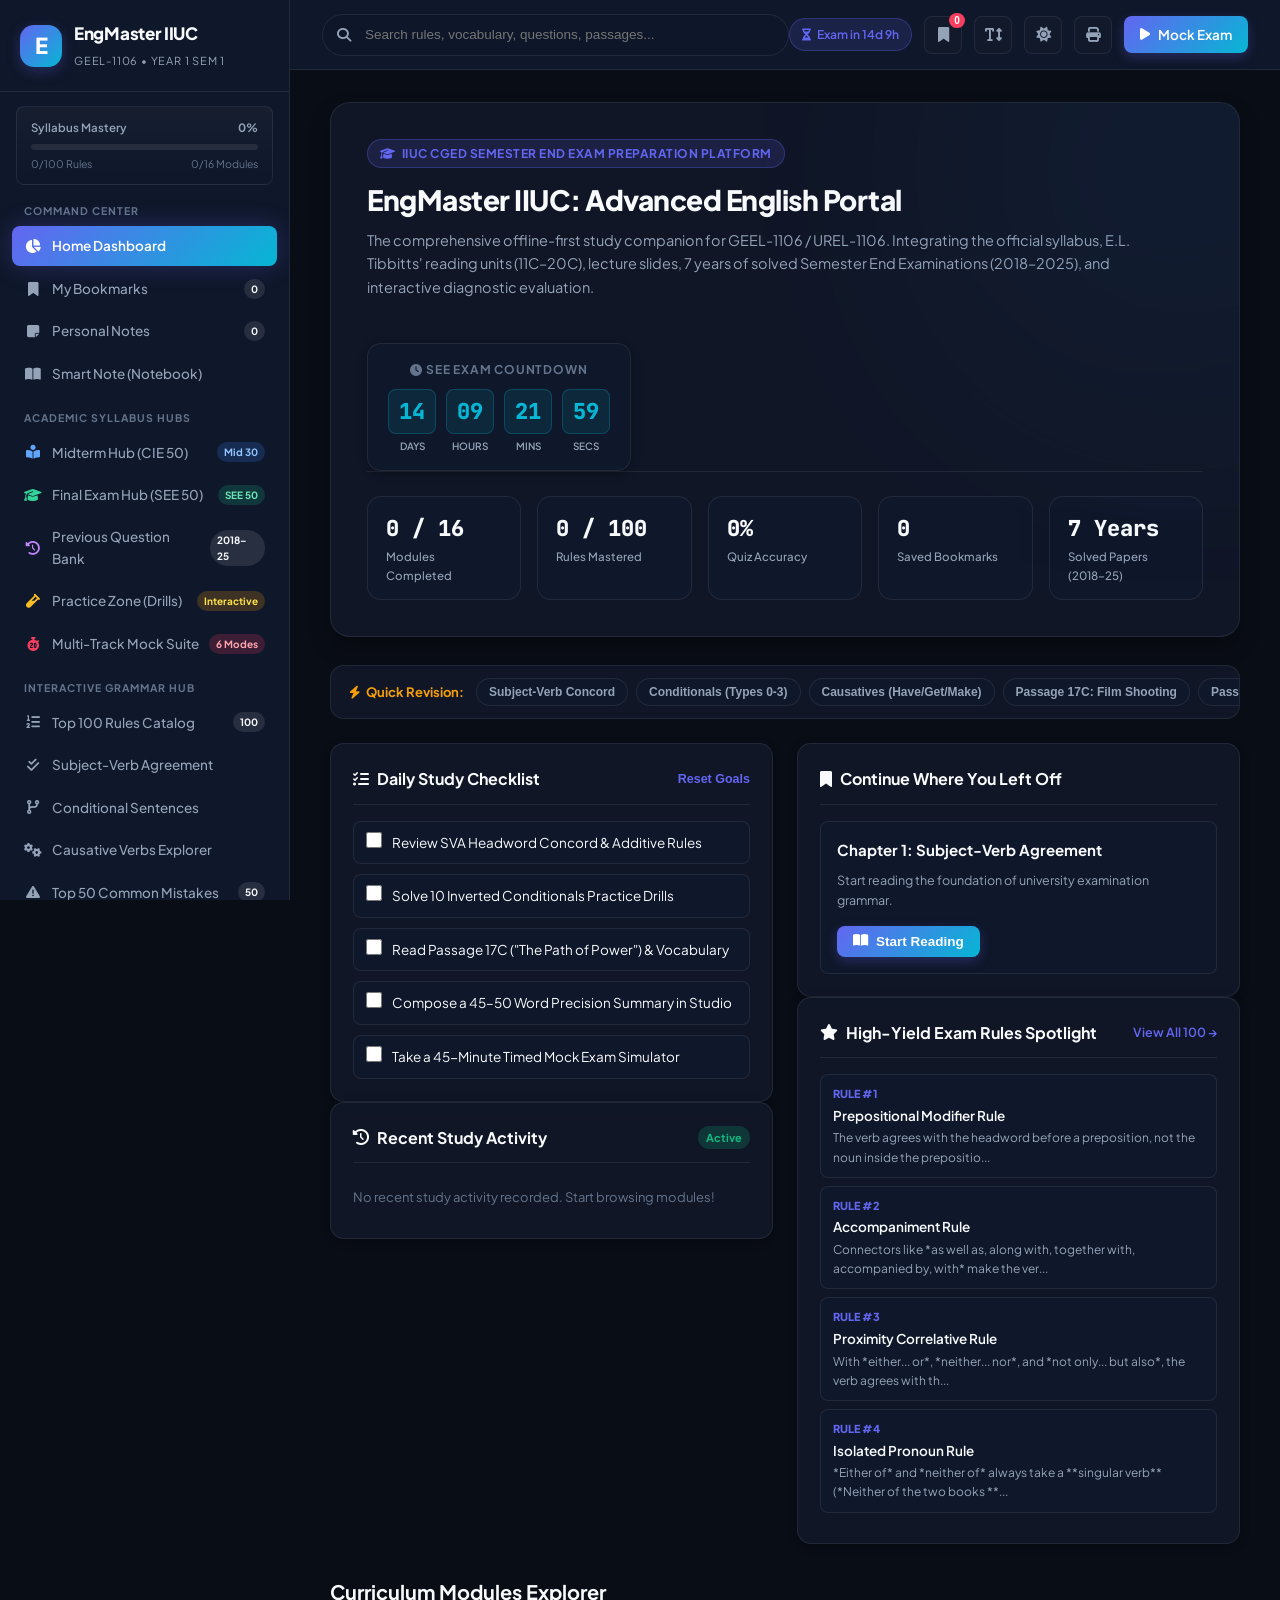
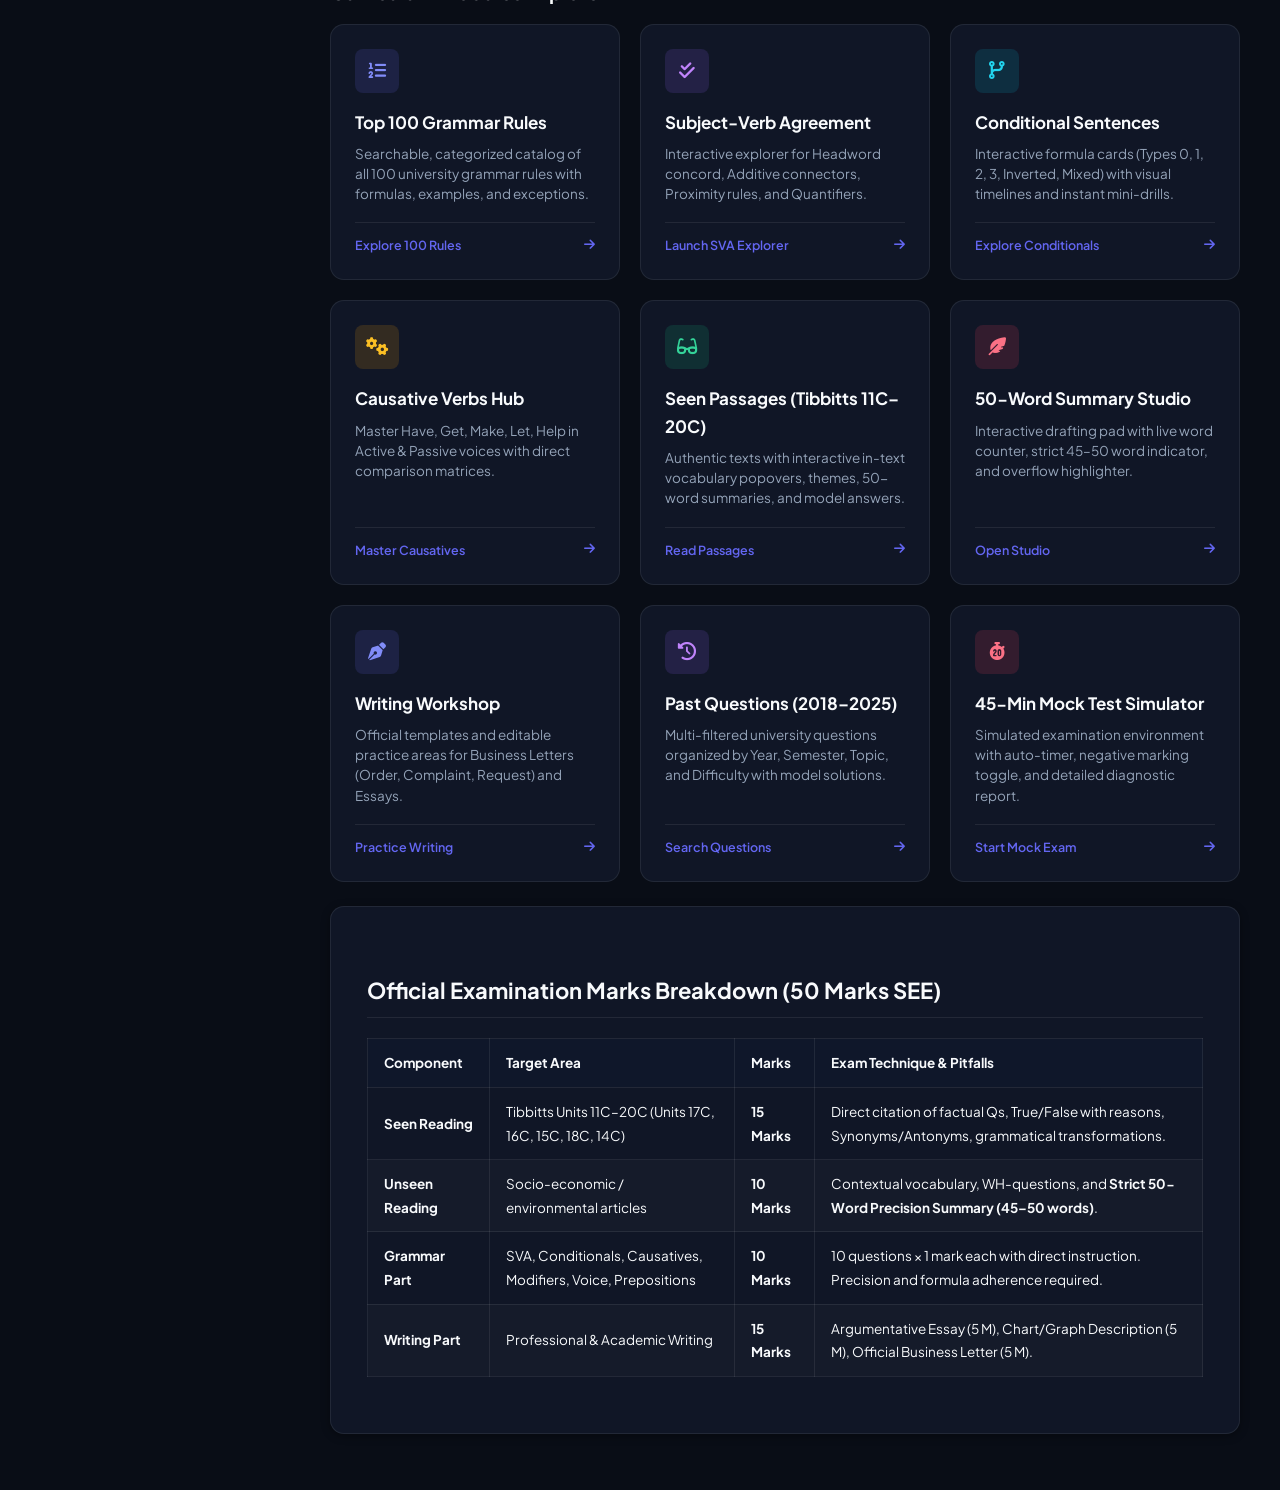
==== index.html @ c24e5154 "refactor: reorganize project structure for Vercel deployment with root index.html and course_materia" ====
<!DOCTYPE html>
<html lang="en" data-theme="dark">
<head>
  <meta charset="UTF-8">
  <meta name="viewport" content="width=device-width, initial-scale=1.0">
  <title>EngMaster IIUC — GEEL-1106 / UREL-1106 Advanced English Master Platform</title>
  <meta name="description" content="Definitive offline-first interactive study platform for GEEL-1106 / UREL-1106 Advanced English at International Islamic University Chittagong. Complete with 100 Grammar Rules, Tibbitts Reading Units 11C-20C, 2018-2025 Solved Exam Questions, 45-Min Mock Test Simulator, Writing Workshop, and 50-Word Summary Studio.">
  <meta name="author" content="Center for General Education (CGED) & EngMaster IIUC">
  
  <!-- Google Fonts & Font Awesome Icons -->
  <link rel="preconnect" href="https://fonts.googleapis.com">
  <link rel="preconnect" href="https://fonts.gstatic.com" crossorigin>
  <link href="https://fonts.googleapis.com/css2?family=JetBrains+Mono:wght@400;500;600;700&family=Plus+Jakarta+Sans:wght@400;500;600;700;800&display=swap" rel="stylesheet">
  <link rel="stylesheet" href="https://cdnjs.cloudflare.com/ajax/libs/font-awesome/6.4.0/css/all.min.css">
  
  <!-- Application Stylesheet -->
  <link rel="stylesheet" href="style.css">
</head>
<body>

  <!-- Top Reading Progress Indicator -->
  <div id="reading-progress" aria-hidden="true"></div>

  <!-- Toast Notification Container -->
  <div id="toast-container" class="toast-container" aria-live="polite"></div>

  <!-- Interactive Vocabulary & Rule Popover Modal -->
  <div id="popover-modal" class="modal-backdrop" role="dialog" aria-modal="true" aria-hidden="true">
    <div class="modal-card">
      <div class="modal-header">
        <h3 id="popover-title">Word Information</h3>
        <button class="modal-close" id="popover-close" aria-label="Close dialog">&times;</button>
      </div>
      <div class="modal-body" id="popover-content">
        <!-- Injected via JavaScript -->
      </div>
    </div>
  </div>

  <!-- Sidebar Overlay Backdrop for Mobile -->
  <div id="sidebar-overlay" class="sidebar-overlay" aria-hidden="true"></div>

  <!-- Sidebar Navigation -->
  <aside id="sidebar" role="navigation" aria-label="Main Navigation">
    <div class="sidebar-brand">
      <div class="brand-icon">E</div>
      <div class="brand-text">
        <h1>EngMaster IIUC</h1>
        <span>GEEL-1106 • Year 1 Sem 1</span>
      </div>
      <button id="sidebar-close" class="sidebar-close-btn" aria-label="Close navigation sidebar">
        <i class="fas fa-times"></i>
      </button>
    </div>

    <!-- Live Study Progress Pill -->
    <div class="sidebar-progress-card">
      <div class="progress-title">
        <span>Syllabus Mastery</span>
        <strong id="sidebar-progress-percent">0%</strong>
      </div>
      <div class="progress-track">
        <div class="progress-bar" id="sidebar-progress-fill" style="width: 0%;"></div>
      </div>
      <div class="progress-meta">
        <span id="sidebar-rules-mastered">0/100 Rules</span>
        <span id="sidebar-completed-modules">0/16 Modules</span>
      </div>
    </div>

    <!-- Navigation Section: Command Center -->
    <div class="nav-section">
      <div class="nav-section-title">Command Center</div>
      <ul class="nav-links">
        <li><a class="nav-item active" data-view-target="view-dashboard"><i class="fas fa-chart-pie"></i><span>Home Dashboard</span></a></li>
        <li><a class="nav-item" data-view-target="view-bookmarks"><i class="fas fa-bookmark"></i><span>My Bookmarks</span><span class="nav-badge" id="nav-badge-bookmarks">0</span></a></li>
        <li><a class="nav-item" data-view-target="view-notes"><i class="fas fa-sticky-note"></i><span>Personal Notes</span><span class="nav-badge" id="nav-badge-notes">0</span></a></li>
        <li><a class="nav-item" data-view-target="view-smart-notes"><i class="fas fa-book-open"></i><span>Smart Note (Notebook)</span></a></li>
      </ul>
    </div>

    <!-- Navigation Section: Academic Syllabus Hubs -->
    <div class="nav-section">
      <div class="nav-section-title">Academic Syllabus Hubs</div>
      <ul class="nav-links">
        <li><a class="nav-item" data-view-target="view-midterm"><i class="fas fa-book-reader" style="color: #60a5fa;"></i><span>Midterm Hub (CIE 50)</span><span class="nav-badge" style="background: rgba(59, 130, 246, 0.2); color: #93c5fd;">Mid 30</span></a></li>
        <li><a class="nav-item" data-view-target="view-final-exam"><i class="fas fa-graduation-cap" style="color: #34d399;"></i><span>Final Exam Hub (SEE 50)</span><span class="nav-badge" style="background: rgba(16, 185, 129, 0.2); color: #6ee7b7;">SEE 50</span></a></li>
        <li><a class="nav-item" data-view-target="view-prev-questions"><i class="fas fa-history" style="color: #c084fc;"></i><span>Previous Question Bank</span><span class="nav-badge">2018–25</span></a></li>
        <li><a class="nav-item" data-view-target="view-practice-zone"><i class="fas fa-vial" style="color: #fbbf24;"></i><span>Practice Zone (Drills)</span><span class="nav-badge" style="background: rgba(245, 158, 11, 0.2); color: #fde047;">Interactive</span></a></li>
        <li><a class="nav-item" data-view-target="view-mock-test"><i class="fas fa-stopwatch-20" style="color: #f43f5e;"></i><span>Multi-Track Mock Suite</span><span class="nav-badge" style="background: rgba(244, 63, 94, 0.2); color: #fda4af;">6 Modes</span></a></li>
      </ul>
    </div>

    <!-- Navigation Section: Core Grammar Explorers -->
    <div class="nav-section">
      <div class="nav-section-title">Interactive Grammar Hub</div>
      <ul class="nav-links">
        <li><a class="nav-item" data-view-target="view-rules"><i class="fas fa-list-ol"></i><span>Top 100 Rules Catalog</span><span class="nav-badge">100</span></a></li>
        <li><a class="nav-item" data-view-target="view-sva"><i class="fas fa-check-double"></i><span>Subject-Verb Agreement</span></a></li>
        <li><a class="nav-item" data-view-target="view-conditionals"><i class="fas fa-code-branch"></i><span>Conditional Sentences</span></a></li>
        <li><a class="nav-item" data-view-target="view-causatives"><i class="fas fa-cogs"></i><span>Causative Verbs Explorer</span></a></li>
        <li><a class="nav-item" data-view-target="view-mistakes"><i class="fas fa-exclamation-triangle"></i><span>Top 50 Common Mistakes</span><span class="nav-badge">50</span></a></li>
      </ul>
    </div>

    <!-- Navigation Section: Reading & Vocabulary -->
    <div class="nav-section">
      <div class="nav-section-title">Reading & Vocabulary</div>
      <ul class="nav-links">
        <li><a class="nav-item" data-view-target="view-seen-passages"><i class="fas fa-glasses"></i><span>Seen Passages (Tibbitts)</span><span class="nav-badge">11C–20C</span></a></li>
        <li><a class="nav-item" data-view-target="view-vocab"><i class="fas fa-spell-check"></i><span>Top 50 Academic Vocab</span><span class="nav-badge">50 Terms</span></a></li>
        <li><a class="nav-item" data-view-target="view-summary-studio"><i class="fas fa-feather-alt"></i><span>50-Word Summary Studio</span><span class="nav-badge">Live Counter</span></a></li>
      </ul>
    </div>

    <!-- Navigation Section: Writing & Exam Practice -->
    <div class="nav-section">
      <div class="nav-section-title">Writing & Exam Practice</div>
      <ul class="nav-links">
        <li><a class="nav-item" data-view-target="view-writing-workshop"><i class="fas fa-pen-nib"></i><span>Writing Workshop (Letters & Essays)</span></a></li>
        <li><a class="nav-item" data-view-target="view-prev-questions"><i class="fas fa-history"></i><span>Past Questions (2018–2025)</span><span class="nav-badge">Solved</span></a></li>
        <li><a class="nav-item" data-view-target="view-quiz"><i class="fas fa-question-circle"></i><span>MCQ Quiz Simulator</span><span class="nav-badge">50 Qs</span></a></li>
        <li><a class="nav-item" data-view-target="view-mock-test"><i class="fas fa-stopwatch-20"></i><span>45-Min Mock Test</span><span class="nav-badge" style="background: var(--accent-rose);">Timer</span></a></li>
        <li><a class="nav-item" data-view-target="view-suggestions"><i class="fas fa-lightbulb"></i><span>Exam Suggestions & Trends</span></a></li>
        <li><a class="nav-item" data-view-target="view-cram-booster"><i class="fas fa-bolt"></i><span>Last-Night Cram Booster</span></a></li>
      </ul>
    </div>

    <!-- Navigation Section: Textbook Modules -->
    <div class="nav-section">
      <div class="nav-section-title">Complete Textbook Modules</div>
      <ul class="nav-links" id="nav-all-chapters">
        <!-- Injected dynamically via app.js -->
      </ul>
    </div>

    <!-- Navigation Section: System & Settings -->
    <div class="nav-section">
      <div class="nav-section-title">System & Settings</div>
      <ul class="nav-links">
        <li><a class="nav-item" data-view-target="view-settings"><i class="fas fa-sliders-h"></i><span>Settings & Data</span></a></li>
        <li><a class="nav-item" data-view-target="view-about"><i class="fas fa-university"></i><span>About Curriculum</span></a></li>
      </ul>
    </div>
  </aside>

  <!-- Main Application Wrapper -->
  <div id="main-wrapper">
    
    <!-- Top Header -->
    <header id="top-header" role="banner">
      <div class="header-left">
        <button id="mobile-toggle" aria-label="Toggle Navigation Sidebar"><i class="fas fa-bars"></i></button>
        <div class="search-box">
          <i class="fas fa-search search-icon" aria-hidden="true"></i>
          <input type="text" id="global-search-input" placeholder="Search rules, vocabulary, questions, passages..." autocomplete="off" aria-label="Global Search">
          <div id="search-results-dropdown" class="search-results-dropdown" aria-live="polite"></div>
        </div>
      </div>

      <div class="header-actions">
        <!-- Exam Countdown Timer Badge -->
        <div class="header-pill header-countdown" id="header-countdown-pill" title="Countdown to Semester End Examination">
          <i class="fas fa-hourglass-half"></i>
          <span id="header-countdown-text">Exam: Calc...</span>
        </div>

        <!-- Bookmarks Quick Access -->
        <button class="btn-icon" data-view-target="view-bookmarks" title="View Saved Bookmarks" aria-label="My Bookmarks">
          <i class="fas fa-bookmark"></i>
          <span class="icon-badge" id="header-bookmark-badge">0</span>
        </button>

        <!-- Font Size Adjuster -->
        <button class="btn-icon hide-mobile-sm" id="btn-font-size" title="Toggle Font Size (Standard / Large / Extra Large)" aria-label="Adjust font size">
          <i class="fas fa-text-height"></i>
        </button>

        <!-- Theme Toggle -->
        <button class="btn-icon" id="theme-toggle" title="Switch Light/Dark Theme" aria-label="Toggle Theme">
          <i class="fas fa-sun"></i>
        </button>

        <!-- Print Cheat Sheet -->
        <button class="btn-icon hide-mobile" onclick="window.print()" title="Print Current View or Smart Notes" aria-label="Print Document">
          <i class="fas fa-print"></i>
        </button>

        <!-- Start Quick Quiz CTA -->
        <a class="btn-primary" data-view-target="view-mock-test" role="button">
          <i class="fas fa-play"></i>
          <span class="btn-label-responsive">Mock Exam</span>
        </a>
      </div>
    </header>

    <!-- Content Area Container -->
    <main id="content-area" role="main">

      <!-- ====================================================================
           VIEW 1: HOME DASHBOARD
           ==================================================================== -->
      <section id="view-dashboard" class="view-section active">
        <!-- Hero Card -->
        <div class="hero-card">
          <div style="display: flex; justify-content: space-between; align-items: flex-start; flex-wrap: wrap; gap: 16px;">
            <div>
              <span class="hero-tag"><i class="fas fa-graduation-cap"></i> IIUC CGED Semester End Exam Preparation Platform</span>
              <h2 class="hero-title">EngMaster IIUC: Advanced English Portal</h2>
              <p class="hero-desc">
                The comprehensive offline-first study companion for GEEL-1106 / UREL-1106. Integrating the official syllabus, E.L. Tibbitts' reading units (11C–20C), lecture slides, 7 years of solved Semester End Examinations (2018–2025), and interactive diagnostic evaluation.
              </p>
            </div>
            <div class="exam-countdown-widget">
              <div class="countdown-label"><i class="fas fa-clock"></i> SEE Exam Countdown</div>
              <div class="countdown-clock" id="dashboard-countdown-clock">
                <div class="clock-unit"><span id="cd-days">00</span><small>Days</small></div>
                <div class="clock-unit"><span id="cd-hours">00</span><small>Hours</small></div>
                <div class="clock-unit"><span id="cd-mins">00</span><small>Mins</small></div>
                <div class="clock-unit"><span id="cd-secs">00</span><small>Secs</small></div>
              </div>
            </div>
          </div>

          <!-- Hero Metrics Bar -->
          <div class="hero-stats">
            <div class="stat-box">
              <div class="stat-val" id="stat-completed-modules">0 / 16</div>
              <div class="stat-label">Modules Completed</div>
            </div>
            <div class="stat-box">
              <div class="stat-val" id="stat-rules-mastered">0 / 100</div>
              <div class="stat-label">Rules Mastered</div>
            </div>
            <div class="stat-box">
              <div class="stat-val" id="stat-quiz-accuracy">0%</div>
              <div class="stat-label">Quiz Accuracy</div>
            </div>
            <div class="stat-box">
              <div class="stat-val" id="stat-bookmarks-count">0</div>
              <div class="stat-label">Saved Bookmarks</div>
            </div>
            <div class="stat-box">
              <div class="stat-val">7 Years</div>
              <div class="stat-label">Solved Papers (2018–25)</div>
            </div>
          </div>
        </div>

        <!-- Quick Revision Pills Bar -->
        <div class="quick-revision-bar">
          <span class="quick-rev-title"><i class="fas fa-bolt"></i> Quick Revision:</span>
          <div class="quick-pills">
            <button class="pill-btn" data-view-target="view-sva">Subject-Verb Concord</button>
            <button class="pill-btn" data-view-target="view-conditionals">Conditionals (Types 0-3)</button>
            <button class="pill-btn" data-view-target="view-causatives">Causatives (Have/Get/Make)</button>
            <button class="pill-btn" onclick="openSeenPassage('passage-17c')">Passage 17C: Film Shooting</button>
            <button class="pill-btn" onclick="openSeenPassage('passage-16c')">Passage 16C: Rochdale Co-op</button>
            <button class="pill-btn" data-view-target="view-summary-studio">50-Word Summary</button>
            <button class="pill-btn" data-view-target="view-writing-workshop">Letter Templates</button>
            <button class="pill-btn" data-view-target="view-suggestions">Top High-Yield Topics</button>
          </div>
        </div>

        <!-- Two-Column Study Dashboard Grid -->
        <div class="dashboard-grid">
          <!-- Left Column: Daily Study Goal & Recent Activity -->
          <div class="dashboard-col">
            <div class="dashboard-panel">
              <div class="panel-header">
                <h3><i class="fas fa-tasks"></i> Daily Study Checklist</h3>
                <button class="btn-text-sm" id="btn-reset-daily-goals">Reset Goals</button>
              </div>
              <ul class="checklist-items" id="dashboard-daily-goals">
                <!-- Injected via JavaScript -->
              </ul>
            </div>

            <div class="dashboard-panel">
              <div class="panel-header">
                <h3><i class="fas fa-history"></i> Recent Study Activity</h3>
                <span class="panel-badge" id="activity-count-badge">Active</span>
              </div>
              <div id="recent-activity-list" class="recent-activity-list">
                <!-- Injected via JavaScript -->
              </div>
            </div>
          </div>

          <!-- Right Column: Continue Reading & Top Rules Showcase -->
          <div class="dashboard-col">
            <div class="dashboard-panel">
              <div class="panel-header">
                <h3><i class="fas fa-bookmark"></i> Continue Where You Left Off</h3>
              </div>
              <div id="continue-reading-card" class="continue-reading-box">
                <!-- Injected via JavaScript -->
              </div>
            </div>

            <div class="dashboard-panel">
              <div class="panel-header">
                <h3><i class="fas fa-star"></i> High-Yield Exam Rules Spotlight</h3>
                <a class="btn-text-sm" data-view-target="view-rules">View All 100 &rarr;</a>
              </div>
              <div id="top-rules-spotlight" class="rules-spotlight-list">
                <!-- Injected via JavaScript -->
              </div>
            </div>
          </div>
        </div>

        <!-- Interactive Core Modules Features Grid -->
        <h3 style="margin: 32px 0 16px; font-size: 20px; font-weight: 700;">Curriculum Modules Explorer</h3>
        <div class="grid-cards">
          
          <div class="card-feature" data-view-target="view-rules">
            <div class="card-icon icon-blue"><i class="fas fa-list-ol"></i></div>
            <h4 class="card-title">Top 100 Grammar Rules</h4>
            <p class="card-desc">Searchable, categorized catalog of all 100 university grammar rules with formulas, examples, and exceptions.</p>
            <div class="card-footer"><span>Explore 100 Rules</span> <i class="fas fa-arrow-right"></i></div>
          </div>

          <div class="card-feature" data-view-target="view-sva">
            <div class="card-icon icon-purple"><i class="fas fa-check-double"></i></div>
            <h4 class="card-title">Subject-Verb Agreement</h4>
            <p class="card-desc">Interactive explorer for Headword concord, Additive connectors, Proximity rules, and Quantifiers.</p>
            <div class="card-footer"><span>Launch SVA Explorer</span> <i class="fas fa-arrow-right"></i></div>
          </div>

          <div class="card-feature" data-view-target="view-conditionals">
            <div class="card-icon icon-cyan"><i class="fas fa-code-branch"></i></div>
            <h4 class="card-title">Conditional Sentences</h4>
            <p class="card-desc">Interactive formula cards (Types 0, 1, 2, 3, Inverted, Mixed) with visual timelines and instant mini-drills.</p>
            <div class="card-footer"><span>Explore Conditionals</span> <i class="fas fa-arrow-right"></i></div>
          </div>

          <div class="card-feature" data-view-target="view-causatives">
            <div class="card-icon icon-amber"><i class="fas fa-cogs"></i></div>
            <h4 class="card-title">Causative Verbs Hub</h4>
            <p class="card-desc">Master Have, Get, Make, Let, Help in Active & Passive voices with direct comparison matrices.</p>
            <div class="card-footer"><span>Master Causatives</span> <i class="fas fa-arrow-right"></i></div>
          </div>

          <div class="card-feature" data-view-target="view-seen-passages">
            <div class="card-icon icon-emerald"><i class="fas fa-glasses"></i></div>
            <h4 class="card-title">Seen Passages (Tibbitts 11C–20C)</h4>
            <p class="card-desc">Authentic texts with interactive in-text vocabulary popovers, themes, 50-word summaries, and model answers.</p>
            <div class="card-footer"><span>Read Passages</span> <i class="fas fa-arrow-right"></i></div>
          </div>

          <div class="card-feature" data-view-target="view-summary-studio">
            <div class="card-icon icon-rose"><i class="fas fa-feather-alt"></i></div>
            <h4 class="card-title">50-Word Summary Studio</h4>
            <p class="card-desc">Interactive drafting pad with live word counter, strict 45–50 word indicator, and overflow highlighter.</p>
            <div class="card-footer"><span>Open Studio</span> <i class="fas fa-arrow-right"></i></div>
          </div>

          <div class="card-feature" data-view-target="view-writing-workshop">
            <div class="card-icon icon-blue"><i class="fas fa-pen-nib"></i></div>
            <h4 class="card-title">Writing Workshop</h4>
            <p class="card-desc">Official templates and editable practice areas for Business Letters (Order, Complaint, Request) and Essays.</p>
            <div class="card-footer"><span>Practice Writing</span> <i class="fas fa-arrow-right"></i></div>
          </div>

          <div class="card-feature" data-view-target="view-prev-questions">
            <div class="card-icon icon-purple"><i class="fas fa-history"></i></div>
            <h4 class="card-title">Past Questions (2018–2025)</h4>
            <p class="card-desc">Multi-filtered university questions organized by Year, Semester, Topic, and Difficulty with model solutions.</p>
            <div class="card-footer"><span>Search Questions</span> <i class="fas fa-arrow-right"></i></div>
          </div>

          <div class="card-feature" data-view-target="view-mock-test">
            <div class="card-icon icon-rose"><i class="fas fa-stopwatch-20"></i></div>
            <h4 class="card-title">45-Min Mock Test Simulator</h4>
            <p class="card-desc">Simulated examination environment with auto-timer, negative marking toggle, and detailed diagnostic report.</p>
            <div class="card-footer"><span>Start Mock Exam</span> <i class="fas fa-arrow-right"></i></div>
          </div>

        </div>

        <!-- Official Marks Breakdown Card -->
        <div class="reader-article" style="margin-top: 24px;">
          <h2>Official Examination Marks Breakdown (50 Marks SEE)</h2>
          <table>
            <thead>
              <tr>
                <th>Component</th>
                <th>Target Area</th>
                <th>Marks</th>
                <th>Exam Technique & Pitfalls</th>
              </tr>
            </thead>
            <tbody>
              <tr>
                <td><strong>Seen Reading</strong></td>
                <td>Tibbitts Units 11C–20C (Units 17C, 16C, 15C, 18C, 14C)</td>
                <td><strong>15 Marks</strong></td>
                <td>Direct citation of factual Qs, True/False with reasons, Synonyms/Antonyms, grammatical transformations.</td>
              </tr>
              <tr>
                <td><strong>Unseen Reading</strong></td>
                <td>Socio-economic / environmental articles</td>
                <td><strong>10 Marks</strong></td>
                <td>Contextual vocabulary, WH-questions, and <strong>Strict 50-Word Precision Summary (45–50 words)</strong>.</td>
              </tr>
              <tr>
                <td><strong>Grammar Part</strong></td>
                <td>SVA, Conditionals, Causatives, Modifiers, Voice, Prepositions</td>
                <td><strong>10 Marks</strong></td>
                <td>10 questions × 1 mark each with direct instruction. Precision and formula adherence required.</td>
              </tr>
              <tr>
                <td><strong>Writing Part</strong></td>
                <td>Professional & Academic Writing</td>
                <td><strong>15 Marks</strong></td>
                <td>Argumentative Essay (5 M), Chart/Graph Description (5 M), Official Business Letter (5 M).</td>
              </tr>
            </tbody>
          </table>
        </div>
      </section>

    <!-- ====================================================================
         VIEW: MIDTERM HUB (CIE 50 MARKS / MIDTERM 30 MARKS)
         ==================================================================== -->
    <section class="view-section" id="view-midterm">
      <div class="hero-banner">
        <div class="hero-tag" style="background: rgba(59, 130, 246, 0.2); color: #60a5fa;"><i class="fas fa-university"></i> Continuous Internal Evaluation (CIE) — 50 Marks</div>
        <h1 class="hero-title">Midterm Examination Academic Hub</h1>
        <p class="hero-subtitle">Comprehensive coverage of Prescribed Reading (Tibbitts 1C–10C, A.J. Glover, The Pilgrim's Progress, The Old Man and the Sea), Reading Skills, Sentence Construction, and Writing.</p>
        
        <div class="hero-stats">
          <div class="stat-box">
            <div class="stat-val" style="color: var(--primary);">30 Marks</div>
            <div class="stat-label">Written Midterm Exam</div>
          </div>
          <div class="stat-box">
            <div class="stat-val" style="color: var(--accent-cyan);">10 Marks</div>
            <div class="stat-label">Reading (Seen 1C–10C)</div>
          </div>
          <div class="stat-box">
            <div class="stat-val" style="color: var(--accent-emerald);">10 Marks</div>
            <div class="stat-label">Sentence Construction</div>
          </div>
          <div class="stat-box">
            <div class="stat-val" style="color: var(--accent-amber);">10 Marks</div>
            <div class="stat-label">Composition & Viva</div>
          </div>
        </div>
      </div>

      <!-- Midterm Section Navigation Tabs -->
      <div class="passage-tabs" id="midterm-section-tabs" style="margin-bottom: 24px;">
        <button class="passage-tab-btn active" data-mid-tab="prescribed"><i class="fas fa-book-reader"></i> Section 1: Prescribed Reading</button>
        <button class="passage-tab-btn" data-mid-tab="reading-skills"><i class="fas fa-glasses"></i> Section 2: Reading Skills & Strategies</button>
        <button class="passage-tab-btn" data-mid-tab="writing-comm"><i class="fas fa-pen-nib"></i> Section 3: Writing & Communication</button>
      </div>

      <!-- Tab 1: Prescribed Reading Content -->
      <div id="midterm-tab-prescribed" class="midterm-tab-content">
        <div id="midterm-prescribed-container">
          <!-- Injected dynamically via app.js -->
        </div>
      </div>

      <!-- Tab 2: Reading Skills Content -->
      <div id="midterm-tab-reading-skills" class="midterm-tab-content" style="display: none;">
        <div id="midterm-reading-skills-container" class="rules-container">
          <!-- Injected dynamically via app.js -->
        </div>
      </div>

      <!-- Tab 3: Writing & Communication Content -->
      <div id="midterm-tab-writing-comm" class="midterm-tab-content" style="display: none;">
        <div id="midterm-writing-comm-container">
          <!-- Injected dynamically via app.js -->
        </div>
      </div>
    </section>


    <!-- ====================================================================
         VIEW: FINAL EXAM HUB (SEE 50 MARKS)
         ==================================================================== -->
    <section class="view-section" id="view-final-exam">
      <div class="hero-banner">
        <div class="hero-tag" style="background: rgba(16, 185, 129, 0.2); color: #34d399;"><i class="fas fa-graduation-cap"></i> Semester End Examination (SEE) — 50 Marks</div>
        <h1 class="hero-title">Final Examination Academic Master Hub</h1>
        <p class="hero-subtitle">Complete syllabus mastery: Tibbitts Units 11C–20C, Unseen Analysis, 7 Core Grammar Chapters, Professional Composition, and Exam Vocab.</p>
        
        <div class="hero-stats">
          <div class="stat-box">
            <div class="stat-val" style="color: var(--accent-emerald);">25 Marks</div>
            <div class="stat-label">Part A: Reading (Seen 15 + Unseen 10)</div>
          </div>
          <div class="stat-box">
            <div class="stat-val" style="color: var(--primary);">10 Marks</div>
            <div class="stat-label">Part B: Advanced Grammar</div>
          </div>
          <div class="stat-box">
            <div class="stat-val" style="color: var(--accent-purple);">15 Marks</div>
            <div class="stat-label">Part C: Professional Writing</div>
          </div>
          <div class="stat-box">
            <div class="stat-val" style="color: var(--accent-amber);">2.5 Hours</div>
            <div class="stat-label">Exam Duration (150 Mins)</div>
          </div>
        </div>
      </div>

      <!-- Final Exam Section Navigation Tabs -->
      <div class="passage-tabs" id="final-section-tabs" style="margin-bottom: 24px;">
        <button class="passage-tab-btn active" data-fin-tab="prescribed"><i class="fas fa-book"></i> Section 1: Prescribed Reading</button>
        <button class="passage-tab-btn" data-fin-tab="unseen"><i class="fas fa-newspaper"></i> Section 2: Reading & Comprehension</button>
        <button class="passage-tab-btn" data-fin-tab="grammar"><i class="fas fa-spell-check"></i> Section 3: 7 Grammar Chapters</button>
        <button class="passage-tab-btn" data-fin-tab="composition"><i class="fas fa-chart-bar"></i> Section 4: Composition & Graphs</button>
        <button class="passage-tab-btn" data-fin-tab="speaking"><i class="fas fa-comments"></i> Section 5: Academic Speaking</button>
        <button class="passage-tab-btn" data-fin-tab="vocab"><i class="fas fa-layer-group"></i> Section 6: Vocabulary Masterlists</button>
      </div>

      <!-- Tab 1: Prescribed Reading -->
      <div id="final-tab-prescribed" class="final-tab-content">
        <div id="final-prescribed-container">
          <!-- Injected via app.js -->
        </div>
      </div>

      <!-- Tab 2: Reading Sources & Unseen -->
      <div id="final-tab-unseen" class="final-tab-content" style="display: none;">
        <div id="final-unseen-container">
          <!-- Injected via app.js -->
        </div>
      </div>

      <!-- Tab 3: Grammar Chapters -->
      <div id="final-tab-grammar" class="final-tab-content" style="display: none;">
        <div id="final-grammar-container">
          <!-- Injected via app.js -->
        </div>
      </div>

      <!-- Tab 4: Composition -->
      <div id="final-tab-composition" class="final-tab-content" style="display: none;">
        <div id="final-composition-container">
          <!-- Injected via app.js -->
        </div>
      </div>

      <!-- Tab 5: Speaking -->
      <div id="final-tab-speaking" class="final-tab-content" style="display: none;">
        <div id="final-speaking-container">
          <!-- Injected via app.js -->
        </div>
      </div>

      <!-- Tab 6: Vocabulary -->
      <div id="final-tab-vocab" class="final-tab-content" style="display: none;">
        <div id="final-vocab-container">
          <!-- Injected via app.js -->
        </div>
      </div>
    </section>


    <!-- ====================================================================
         VIEW: PRACTICE ZONE
         ==================================================================== -->
    <section class="view-section" id="view-practice-zone">
      <div class="hero-banner">
        <div class="hero-tag" style="background: rgba(245, 158, 11, 0.2); color: #fbbf24;"><i class="fas fa-vial"></i> Interactive Self-Assessment Arena</div>
        <h1 class="hero-title">Practice Zone & Interactive Drills</h1>
        <p class="hero-subtitle">Master every examination skill through 9 targeted, self-checking drill modes: MCQs, CQs, Grammar, Reading, Writing, Sentence Correction, Fill in the Blanks, Error Identification, and Mixed Practice with instant explanations and scoring.</p>
      </div>

      <div class="passage-tabs" id="practice-zone-tabs" style="margin-bottom: 24px; flex-wrap: wrap;">
        <button class="passage-tab-btn active" data-pz-tab="correction"><i class="fas fa-wrench"></i> Sentence Correction</button>
        <button class="passage-tab-btn" data-pz-tab="blanks"><i class="fas fa-edit"></i> Fill in the Blanks</button>
        <button class="passage-tab-btn" data-pz-tab="errors"><i class="fas fa-bug"></i> Error Identification</button>
        <button class="passage-tab-btn" data-pz-tab="mcq"><i class="fas fa-check-circle"></i> MCQ Practice</button>
        <button class="passage-tab-btn" data-pz-tab="cq"><i class="fas fa-file-alt"></i> CQ Analytical Practice</button>
        <button class="passage-tab-btn" data-pz-tab="grammar"><i class="fas fa-spell-check"></i> Grammar Drills</button>
        <button class="passage-tab-btn" data-pz-tab="reading"><i class="fas fa-glasses"></i> Reading Drills</button>
        <button class="passage-tab-btn" data-pz-tab="writing"><i class="fas fa-pen-nib"></i> Writing Drills</button>
        <button class="passage-tab-btn" data-pz-tab="mixed"><i class="fas fa-random"></i> Mixed Practice Arena</button>
      </div>

      <div id="pz-tab-correction" class="pz-tab-content">
        <div id="pz-correction-container" class="mistakes-container">
          <!-- Injected via app.js -->
        </div>
      </div>

      <div id="pz-tab-blanks" class="pz-tab-content" style="display: none;">
        <div id="pz-blanks-container" class="mistakes-container">
          <!-- Injected via app.js -->
        </div>
      </div>

      <div id="pz-tab-errors" class="pz-tab-content" style="display: none;">
        <div id="pz-errors-container" class="mistakes-container">
          <!-- Injected via app.js -->
        </div>
      </div>

      <div id="pz-tab-mcq" class="pz-tab-content" style="display: none;">
        <div id="pz-mcq-container" class="mistakes-container">
          <!-- Injected via app.js -->
        </div>
      </div>

      <div id="pz-tab-cq" class="pz-tab-content" style="display: none;">
        <div id="pz-cq-container">
          <!-- Injected via app.js -->
        </div>
      </div>

      <div id="pz-tab-grammar" class="pz-tab-content" style="display: none;">
        <div id="pz-grammar-container" class="mistakes-container">
          <!-- Injected via app.js -->
        </div>
      </div>

      <div id="pz-tab-reading" class="pz-tab-content" style="display: none;">
        <div id="pz-reading-container">
          <!-- Injected via app.js -->
        </div>
      </div>

      <div id="pz-tab-writing" class="pz-tab-content" style="display: none;">
        <div id="pz-writing-container">
          <!-- Injected via app.js -->
        </div>
      </div>

      <div id="pz-tab-mixed" class="pz-tab-content" style="display: none;">
        <div id="pz-mixed-container" class="mistakes-container">
          <!-- Injected via app.js -->
        </div>
      </div>
    </section>



      <!-- ====================================================================
           VIEW 2: TOP 100 RULES CATALOG
           ==================================================================== -->
      <section id="view-rules" class="view-section">
        <div class="hero-card" style="padding: 28px; margin-bottom: 24px;">
          <div style="display: flex; justify-content: space-between; align-items: flex-start; flex-wrap: wrap; gap: 12px;">
            <div>
              <span class="hero-tag"><i class="fas fa-list-ol"></i> Definitive Grammar Catalog</span>
              <h2>Top 100 Essential Grammar Rules</h2>
              <p style="color: var(--text-muted); font-size: 14px; margin-top: 6px;">
                Complete indexed catalog of university grammar rules tested across 2018–2025 examinations.
              </p>
            </div>
            <div class="catalog-counter-pill">
              <span id="rules-count-display">Showing 100 of 100 Rules</span>
            </div>
          </div>

          <div style="margin-top: 18px; display: flex; gap: 12px; flex-wrap: wrap;">
            <input type="text" id="rules-search-input" placeholder="Search rules (e.g. neither, causative, subjunctive, quantifier)..." style="flex: 1; min-width: 260px; padding: 10px 16px; border-radius: var(--radius-sm); border: 1px solid var(--border-subtle); background: var(--bg-surface); color: var(--text-main); font-size: 14px;">
            <div class="filter-pills" id="rules-category-filters">
              <button class="filter-btn active" data-rule-cat="all">All (100)</button>
              <button class="filter-btn" data-rule-cat="sva">Concord (1-21)</button>
              <button class="filter-btn" data-rule-cat="conditionals">Conditionals (22-33)</button>
              <button class="filter-btn" data-rule-cat="causatives">Causatives (34-42)</button>
              <button class="filter-btn" data-rule-cat="verbs">Verbs & Tenses (43-61)</button>
              <button class="filter-btn" data-rule-cat="modifiers">Non-Finite & Modifiers (62-70)</button>
              <button class="filter-btn" data-rule-cat="prepositions">Prepositions & Errors (71-100)</button>
            </div>
          </div>
        </div>

        <div id="rules-list-container" class="rules-container">
          <!-- Injected via JavaScript -->
        </div>
      </section>

      <!-- ====================================================================
           VIEW 3: SUBJECT-VERB AGREEMENT EXPLORER
           ==================================================================== -->
      <section id="view-sva" class="view-section">
        <div class="hero-card" style="padding: 28px; margin-bottom: 24px;">
          <span class="hero-tag" style="background: rgba(139, 92, 246, 0.2); color: #c084fc;"><i class="fas fa-check-double"></i> 100% Recurrence In All Exams</span>
          <h2>Subject-Verb Agreement (Concord) Master Explorer</h2>
          <p style="color: var(--text-muted); font-size: 14px; margin-top: 6px;">
            The single most tested grammar topic in GEEL-1106. Master the 5 fundamental trap patterns with interactive filters and rule comparisons.
          </p>

          <div class="filter-pills" style="margin-top: 16px;">
            <button class="filter-btn active" data-sva-filter="all">All Concord Rules</button>
            <button class="filter-btn" data-sva-filter="headword">Headword Concord</button>
            <button class="filter-btn" data-sva-filter="additive">Additive Connectors (as well as)</button>
            <button class="filter-btn" data-sva-filter="proximity">Proximity (Neither... nor)</button>
            <button class="filter-btn" data-sva-filter="quantifier">Quantifiers (A number of)</button>
            <button class="filter-btn" data-sva-filter="collective">Collective Nouns & Measures</button>
          </div>
        </div>

        <!-- Rule Comparison Matrix Widget -->
        <div class="reader-article" style="margin-bottom: 24px;">
          <h3><i class="fas fa-balance-scale"></i> Critical Rule Comparison Matrix</h3>
          <table>
            <thead>
              <tr>
                <th>Grammar Pattern</th>
                <th>Governing Subject</th>
                <th>Verb Form</th>
                <th>Exam Exemplar</th>
              </tr>
            </thead>
            <tbody>
              <tr>
                <td><strong>Additive Connectors</strong><br>(<em>as well as, along with, together with, with</em>)</td>
                <td><strong>Subject 1</strong> (First subject)</td>
                <td>Follows S1 strictly</td>
                <td><em>The captain as well as his players <strong>was</strong> awarded.</em></td>
              </tr>
              <tr>
                <td><strong>Correlative Conjunctions</strong><br>(<em>either... or, neither... nor, not only... but also</em>)</td>
                <td><strong>Subject 2</strong> (Nearest subject)</td>
                <td>Follows S2 strictly</td>
                <td><em>Neither the manager nor his assistants <strong>were</strong> present.</em></td>
              </tr>
              <tr>
                <td><strong>Isolated Pronouns</strong><br>(<em>Neither of, Either of, Each of, Everyone</em>)</td>
                <td>Grammatically <strong>Singular</strong></td>
                <td>Always <strong>Singular</strong></td>
                <td><em>Neither of the two solutions <strong>is</strong> viable.</em></td>
              </tr>
              <tr>
                <td><strong>Quantifier: <code>A number of</code></strong></td>
                <td>Indefinite Plural Collection</td>
                <td>Always <strong>Plural</strong></td>
                <td><em>A number of students <strong>have</strong> registered.</em></td>
              </tr>
              <tr>
                <td><strong>Statistic: <code>The number of</code></strong></td>
                <td>Definite Numerical Statistic</td>
                <td>Always <strong>Singular</strong></td>
                <td><em>The number of students <strong>is</strong> seventy-five.</em></td>
              </tr>
              <tr>
                <td><strong>Quantities of Money, Time, Distance</strong></td>
                <td>Single Unified Unit</td>
                <td>Always <strong>Singular</strong></td>
                <td><em>Fifty thousand dollars <strong>was</strong> invested.</em></td>
              </tr>
            </tbody>
          </table>
        </div>

        <div id="sva-rules-container" class="rules-container">
          <!-- Injected via JavaScript -->
        </div>
      </section>

      <!-- ====================================================================
           VIEW 4: CONDITIONAL SENTENCES
           ==================================================================== -->
      <section id="view-conditionals" class="view-section">
        <div class="hero-card" style="padding: 28px; margin-bottom: 24px;">
          <span class="hero-tag" style="background: rgba(6, 182, 212, 0.2); color: #22d3ee;"><i class="fas fa-code-branch"></i> Essential Formula Hub</span>
          <h2>Conditional Sentences Master Studio</h2>
          <p style="color: var(--text-muted); font-size: 14px; margin-top: 6px;">
            Interactive formula cards for Types 0, 1, 2, 3, Inverted, and Mixed conditionals with visual timelines and interactive mini-drills.
          </p>
        </div>

        <div id="conditionals-cards-container" class="conditionals-deck">
          <!-- Injected via JavaScript -->
        </div>
      </section>

      <!-- ====================================================================
           VIEW 5: CAUSATIVE VERBS
           ==================================================================== -->
      <section id="view-causatives" class="view-section">
        <div class="hero-card" style="padding: 28px; margin-bottom: 24px;">
          <span class="hero-tag" style="background: rgba(245, 158, 11, 0.2); color: #fbbf24;"><i class="fas fa-cogs"></i> Active vs. Passive Mechanics</span>
          <h2>Causative Verbs Master Studio</h2>
          <p style="color: var(--text-muted); font-size: 14px; margin-top: 6px;">
            Master HAVE, GET, MAKE, LET, HELP, and FORCE in active and passive constructions with the definitive Bare vs. To-Infinitive matrix.
          </p>
        </div>

        <!-- Comparison Table -->
        <div class="reader-article" style="margin-bottom: 24px;">
          <h3>Causative Quick Comparison Matrix</h3>
          <table>
            <thead>
              <tr>
                <th>Verb</th>
                <th>Active Voice Formula</th>
                <th>Passive Voice Formula</th>
                <th>Nuance & Meaning</th>
              </tr>
            </thead>
            <tbody>
              <tr>
                <td><strong>HAVE</strong></td>
                <td><code>S + have + Person + V1 (bare)</code></td>
                <td><code>S + have + Thing + V3</code></td>
                <td>Delegation, formal assignment, instruction.</td>
              </tr>
              <tr>
                <td><strong>GET</strong></td>
                <td><code>S + get + Person + TO + V1</code></td>
                <td><code>S + get + Thing + V3</code></td>
                <td>Persuasion, convincing, overcoming resistance.</td>
              </tr>
              <tr>
                <td><strong>MAKE</strong></td>
                <td><code>S + make + Person + V1 (bare)</code></td>
                <td><code>S + BE MADE + TO + V1</code> (Trap!)</td>
                <td>Force, compulsion, unavoidable obligation.</td>
              </tr>
              <tr>
                <td><strong>LET</strong></td>
                <td><code>S + let + Person + V1 (bare)</code></td>
                <td><code>S + BE ALLOWED TO + V1</code></td>
                <td>Permission, authorization, non-prevention.</td>
              </tr>
              <tr>
                <td><strong>HELP</strong></td>
                <td><code>S + help + Person + (TO) + V1</code></td>
                <td><code>S + BE HELPED + TO + V1</code></td>
                <td>Assistance (both bare and to-infinitive correct).</td>
              </tr>
            </tbody>
          </table>
        </div>

        <div id="causatives-cards-container" class="causatives-grid">
          <!-- Injected via JavaScript -->
        </div>
      </section>

      <!-- ====================================================================
           VIEW 6: TOP 50 COMMON MISTAKES
           ==================================================================== -->
      <section id="view-mistakes" class="view-section">
        <div class="hero-card" style="padding: 28px; margin-bottom: 24px;">
          <div style="display: flex; justify-content: space-between; align-items: flex-start; flex-wrap: wrap; gap: 12px;">
            <div>
              <span class="hero-tag" style="background: rgba(244, 63, 94, 0.2); color: #fb7185;"><i class="fas fa-times-circle"></i> University Trap Buster</span>
              <h2>Top 50 Common Mistakes & Sentence Corrections</h2>
              <p style="color: var(--text-muted); font-size: 14px; margin-top: 6px;">
                Direct before-and-after corrections of high-frequency university exam errors with full grammatical rationales.
              </p>
            </div>
            <div class="catalog-counter-pill">
              <span id="mistakes-count-display">Showing 50 of 50 Mistakes</span>
            </div>
          </div>

          <div style="margin-top: 16px;">
            <input type="text" id="mistakes-search-input" placeholder="Search mistake corrections (e.g. worth, home, let alone, advise, discuss)..." style="width: 100%; max-width: 680px; padding: 10px 16px; border-radius: var(--radius-sm); border: 1px solid var(--border-subtle); background: var(--bg-surface); color: var(--text-main); font-size: 14px;">
          </div>
        </div>

        <div id="mistakes-list-container" class="mistakes-container">
          <!-- Injected via JavaScript -->
        </div>
      </section>

      <!-- ====================================================================
           VIEW 7: SEEN PASSAGES (TIBBITTS 11C–20C)
           ==================================================================== -->
      <section id="view-seen-passages" class="view-section">
        <div class="hero-card" style="padding: 28px; margin-bottom: 24px;">
          <span class="hero-tag" style="background: rgba(16, 185, 129, 0.2); color: #34d399;"><i class="fas fa-glasses"></i> Section A: 15 Marks Master Unit</span>
          <h2>Tibbitts Prescribed Seen Passages (Units 11C–20C)</h2>
          <p style="color: var(--text-muted); font-size: 14px; margin-top: 6px;">
            Authentic texts from E.L. Tibbitts' <em>Exercises in Reading Comprehension</em>. Click highlighted vocabulary words to view instant definitions, pronunciation, synonyms, and exam usage.
          </p>

          <!-- Passage Selector Tabs -->
          <div class="passage-tabs" id="seen-passage-tabs" style="margin-top: 16px;">
            <!-- Injected via JavaScript -->
          </div>
        </div>

        <div id="seen-passage-content-container">
          <!-- Injected via JavaScript -->
        </div>
      </section>

      <!-- ====================================================================
           VIEW 8: TOP 50 ACADEMIC VOCABULARY
           ==================================================================== -->
      <section id="view-vocab" class="view-section">
        <div class="hero-card" style="padding: 28px; margin-bottom: 24px;">
          <div style="display: flex; justify-content: space-between; align-items: flex-start; flex-wrap: wrap; gap: 12px;">
            <div>
              <span class="hero-tag"><i class="fas fa-spell-check"></i> High-Yield Lexicon</span>
              <h2>Top 50 High-Frequency Academic Vocabulary</h2>
              <p style="color: var(--text-muted); font-size: 14px; margin-top: 6px;">
                Curated academic and seen passage vocabulary. Click the audio button <i class="fas fa-book"></i> to hear offline pronunciation powered by the Web Speech API.
              </p>
            </div>
            <div class="catalog-counter-pill">
              <span id="vocab-count-display">Showing 50 of 50 Words</span>
            </div>
          </div>

          <div style="margin-top: 16px; display: flex; gap: 12px; flex-wrap: wrap;">
            <input type="text" id="vocab-search-input" placeholder="Search vocabulary, synonyms, antonyms (e.g. intelligible, surplus, genuine)..." style="flex: 1; min-width: 260px; padding: 10px 16px; border-radius: var(--radius-sm); border: 1px solid var(--border-subtle); background: var(--bg-surface); color: var(--text-main); font-size: 14px;">
            <button class="filter-btn active" id="btn-vocab-all">All Words</button>
            <button class="filter-btn" id="btn-vocab-bookmarked">Bookmarked Only</button>
          </div>
        </div>

        <div class="vocab-grid" id="vocab-grid-container">
          <!-- Injected via JavaScript -->
        </div>
      </section>

      <!-- ====================================================================
           VIEW 9: 50-WORD SUMMARY STUDIO
           ==================================================================== -->
      <section id="view-summary-studio" class="view-section">
        <div class="summary-studio">
          <span class="hero-tag"><i class="fas fa-feather-alt"></i> Precision Writing Engine</span>
          <h2>50-Word Unseen Summary Studio</h2>
          <p style="color: var(--text-muted); font-size: 14px; margin: 8px 0 20px;">
            Practice distilling complex unseen reading passages into the strict examination constraint of <strong>45 to 50 words</strong>.
          </p>

          <!-- Sample Passage Selector -->
          <div style="margin-bottom: 16px; display: flex; align-items: center; gap: 10px; flex-wrap: wrap;">
            <span style="font-size: 13.5px; font-weight: 600; color: var(--text-muted);">Select Practice Passage:</span>
            <button class="filter-btn active summary-passage-btn" data-passage-idx="0">Autumn 2025: Healthcare Diplomacy</button>
            <button class="filter-btn summary-passage-btn" data-passage-idx="1">Spring 2024: Cyber Hygiene in FinTech</button>
            <button class="filter-btn summary-passage-btn" data-passage-idx="2">Autumn 2023: Renewable Microgrids</button>
          </div>

          <div class="summary-workspace-grid">
            <div class="summary-source-pane">
              <div class="reader-article" style="margin-bottom: 20px; padding: 22px;" id="summary-source-box">
                <!-- Injected via JavaScript -->
              </div>

              <div class="alert-box alert-info">
                <i class="fas fa-lightbulb"></i>
                <div>
                  <strong>Examiner's Golden Rule:</strong> An unseen summary exceeding 50 words or containing verbatim copied sentences loses 2 to 3 marks. Synthesize ideas using subordinating conjunctions (<em>Although, By implementing, Due to</em>).
                </div>
              </div>
            </div>

            <div class="summary-editor-pane">
              <div style="display: flex; justify-content: space-between; align-items: center; margin-bottom: 8px;">
                <label for="summary-input" style="font-size: 14px; font-weight: 700;">Your 50-Word Precision Summary:</label>
                <div style="display: flex; gap: 8px;">
                  <button class="btn-text-sm" id="btn-copy-summary"><i class="fas fa-copy"></i> Copy</button>
                  <button class="btn-text-sm" id="btn-clear-summary"><i class="fas fa-eraser"></i> Clear</button>
                </div>
              </div>

              <textarea id="summary-input" class="summary-textarea" placeholder="Type or paste your summary here... (Formula: 1 Topic Sentence + 2 Evidence Sentences + 1 Concluding Synthesis)"></textarea>
              
              <div class="summary-counter-bar">
                <span class="word-count-tag" id="summary-status-badge">Empty (0 words)</span>
                <span id="summary-word-count" style="font-size: 14px; font-weight: 700; color: var(--primary);">0 / 50 words</span>
              </div>

              <!-- Live Overflow Highlighting Box -->
              <div id="summary-overflow-container" class="summary-overflow-preview" style="display: none;">
                <div style="font-size: 12px; font-weight: 700; color: var(--accent-rose); margin-bottom: 6px;">
                  <i class="fas fa-exclamation-triangle"></i> Words past the 50th word limit (Penalized by Examiners):
                </div>
                <div id="summary-overflow-text" class="overflow-text-display"></div>
              </div>
            </div>
          </div>
        </div>
      </section>

      <!-- ====================================================================
           VIEW 10: WRITING WORKSHOP
           ==================================================================== -->
      <section id="view-writing-workshop" class="view-section">
        <div class="hero-card" style="padding: 28px; margin-bottom: 24px;">
          <span class="hero-tag" style="background: rgba(99, 102, 241, 0.2); color: #818cf8;"><i class="fas fa-pen-nib"></i> Section C: 15 Marks Mastery</span>
          <h2>Professional & Academic Writing Workshop</h2>
          <p style="color: var(--text-muted); font-size: 14px; margin-top: 6px;">
            Official university templates for Business Letters (Order, Complaint, Request), Applications, Paragraphs, and Argumentative Essays with editable drafting pads.
          </p>

          <!-- Template Tabs -->
          <div class="passage-tabs" id="writing-template-tabs" style="margin-top: 16px;">
            <!-- Injected via JavaScript -->
          </div>
        </div>

        <div id="writing-template-display-container">
          <!-- Injected via JavaScript -->
        </div>
      </section>

      <!-- ====================================================================
           VIEW 11: PREVIOUS QUESTIONS EXPLORER (2018–2025)
           ==================================================================== -->
      <section id="view-prev-questions" class="view-section">
        <div class="hero-card" style="padding: 28px; margin-bottom: 24px;">
          <div style="display: flex; justify-content: space-between; align-items: flex-start; flex-wrap: wrap; gap: 12px;">
            <div>
              <span class="hero-tag" style="background: rgba(139, 92, 246, 0.2); color: #c084fc;"><i class="fas fa-history"></i> 7 Years Verified Solutions</span>
              <h2>Previous Examination Questions Explorer (2018–2025)</h2>
              <p style="color: var(--text-muted); font-size: 14px; margin-top: 6px;">
                Filter across 7 years of solved Semester End Examinations by Year, Semester, Topic, and Difficulty.
              </p>
            </div>
            <div class="catalog-counter-pill">
              <span id="pq-counter-display">Showing Solved Questions</span>
            </div>
          </div>

          <!-- Multi-Filter Control Bar -->
          <div class="pq-filters-grid" style="margin-top: 18px;">
            <div>
              <label for="pq-filter-year" class="filter-label">Filter by Year:</label>
              <select id="pq-filter-year" class="select-control">
                <option value="all">All Years (2018–2025)</option>
                <option value="2025">2025</option>
                <option value="2024">2024</option>
                <option value="2023">2023</option>
                <option value="2022">2022</option>
                <option value="2021">2021</option>
                <option value="2020">2020</option>
                <option value="2019">2019</option>
                <option value="2018">2018</option>
              </select>
            </div>

            <div>
              <label for="pq-filter-topic" class="filter-label">Filter by Topic:</label>
              <select id="pq-filter-topic" class="select-control">
                <option value="all">All Topics</option>
                <option value="Subject-Verb Agreement">Subject-Verb Agreement</option>
                <option value="Conditionals">Conditionals</option>
                <option value="Causative Verbs">Causative Verbs</option>
                <option value="Sentence Correction">Sentence Correction</option>
                <option value="Gerund vs Participle">Gerund vs Participle</option>
                <option value="Prepositions">Prepositions</option>
                <option value="Seen Comprehension">Seen Comprehension</option>
                <option value="Quantifiers">Quantifiers</option>
              </select>
            </div>

            <div>
              <label for="pq-filter-difficulty" class="filter-label">Filter by Difficulty:</label>
              <select id="pq-filter-difficulty" class="select-control">
                <option value="all">All Difficulties</option>
                <option value="Easy">Easy</option>
                <option value="Moderate">Moderate</option>
                <option value="Challenging">Challenging</option>
              </select>
            </div>

            <div>
              <label for="pq-search-input" class="filter-label">Search Questions:</label>
              <input type="text" id="pq-search-input" placeholder="Search keywords..." class="select-control">
            </div>
          </div>
        </div>

        <div id="pq-list-container" class="pq-container">
          <!-- Injected via JavaScript -->
        </div>
      </section>

      <!-- ====================================================================
           VIEW 12: MCQ QUIZ SIMULATOR
           ==================================================================== -->
      <section id="view-quiz" class="view-section">
        <div class="quiz-header">
          <div>
            <h2 style="font-size: 24px; font-weight: 800;">Interactive MCQ Quiz Simulator</h2>
            <p style="color: var(--text-muted); font-size: 13.5px;">Practice across 50 exam-calibrated questions with instant step-by-step feedback.</p>
          </div>

          <div class="quiz-score-card">
            <div>Score: <span class="score-num" id="quiz-score-val">0</span> / <span id="quiz-attempted-val">0</span></div>
            <div style="font-size: 13px; color: var(--text-muted);">Accuracy: <strong id="quiz-percent-val" style="color: var(--text-main);">0%</strong></div>
            <button class="btn-primary" id="btn-reset-quiz" style="padding: 6px 12px; font-size: 12px;"><i class="fas fa-redo"></i> Reset</button>
          </div>
        </div>

        <div style="display: flex; justify-content: space-between; align-items: center; margin-bottom: 20px; flex-wrap: wrap; gap: 12px;">
          <div class="filter-pills">
            <button class="filter-btn active" data-difficulty="all">All Questions (50)</button>
            <button class="filter-btn" data-difficulty="Easy">Easy (15)</button>
            <button class="filter-btn" data-difficulty="Intermediate">Intermediate (20)</button>
            <button class="filter-btn" data-difficulty="Challenging">Challenging (15)</button>
          </div>
        </div>

        <div id="mcq-list-container">
          <!-- Injected via JavaScript -->
        </div>
      </section>

      <!-- ====================================================================
           VIEW 13: 45-MINUTE TIMED MOCK TEST
           ==================================================================== -->
      <section id="view-mock-test" class="view-section">
        <div class="mock-test-header">
          <div>
            <span class="hero-tag" style="background: rgba(244, 63, 94, 0.2); color: #fb7185;"><i class="fas fa-stopwatch-20"></i> Official Exam Simulator</span>
            <h2 style="font-size: 24px; font-weight: 800;">45-Minute SEE Mock Test Simulator</h2>
            <p style="color: var(--text-muted); font-size: 13.5px;">Simulate realistic Semester End Examination conditions under strict time constraints.</p>
          </div>

          <!-- Mock Test Controls & Live Timer -->
          <div class="mock-timer-box">
            <div class="mock-clock" id="mock-clock-display">45:00</div>
            <div class="mock-timer-actions">
              <button class="btn-sm btn-outline" id="btn-mock-pause"><i class="fas fa-pause"></i> Pause</button>
              <button class="btn-sm btn-danger" id="btn-mock-submit"><i class="fas fa-check-circle"></i> Submit Test</button>
            </div>
          </div>
        </div>

        <!-- Mock Test Configuration Toolbar -->
        <div class="mock-config-toolbar" id="mock-config-bar">
          <div style="display: flex; align-items: center; gap: 16px; flex-wrap: wrap;">
            <label style="display: flex; align-items: center; gap: 8px; font-size: 13.5px; cursor: pointer;">
              <input type="checkbox" id="mock-neg-marking" style="width: 16px; height: 16px;">
              <span>Enable Negative Marking (-0.25 per wrong answer)</span>
            </label>
            <label style="display: flex; align-items: center; gap: 8px; font-size: 13.5px; cursor: pointer;">
              <input type="checkbox" id="mock-randomize" checked style="width: 16px; height: 16px;">
              <span>Randomize Question Order</span>
            </label>
          </div>
          <button class="btn-primary" id="btn-start-mock-test"><i class="fas fa-play"></i> Start 45-Min Test</button>
        </div>

        <!-- Question Navigation Palette -->
        <div class="mock-palette" id="mock-palette-container" style="display: none;">
          <div class="palette-header">
            <span>Question Palette (Answered: <strong id="mock-answered-count">0</strong>/25)</span>
            <span class="palette-legend">
              <span class="leg-item"><span class="dot unans"></span> Unanswered</span>
              <span class="leg-item"><span class="dot ans"></span> Answered</span>
            </span>
          </div>
          <div class="palette-grid" id="mock-palette-grid"></div>
        </div>

        <!-- Live Question Area -->
        <div id="mock-active-container" style="display: none;">
          <div id="mock-question-card" class="mock-q-card"></div>
          <div class="mock-nav-actions">
            <button class="btn-outline" id="btn-mock-prev"><i class="fas fa-arrow-left"></i> Previous</button>
            <button class="btn-primary" id="btn-mock-next">Next <i class="fas fa-arrow-right"></i></button>
          </div>
        </div>

        <!-- Diagnostic Report Container (Appears after submission) -->
        <div id="mock-report-container" class="mock-report-card" style="display: none;">
          <!-- Injected via JavaScript -->
        </div>
      </section>

      <!-- ====================================================================
           VIEW 14: EXAM SUGGESTION MODULE
           ==================================================================== -->
      <section id="view-suggestions" class="view-section">
        <div class="hero-card" style="padding: 28px; margin-bottom: 24px;">
          <span class="hero-tag" style="background: rgba(245, 158, 11, 0.2); color: #fbbf24;"><i class="fas fa-lightbulb"></i> Strategic Examination Intelligence</span>
          <h2>Exam Suggestions & Trend Analysis (2018–2025)</h2>
          <p style="color: var(--text-muted); font-size: 14px; margin-top: 6px;">
            Empirical priority matrix based on 7 years of IIUC Semester End Examination papers.
          </p>

          <div class="filter-pills" style="margin-top: 16px;">
            <button class="filter-btn active" data-sugg-tab="high">High Priority (100% Recurrence)</button>
            <button class="filter-btn" data-sugg-tab="medium">Medium Priority (70–85%)</button>
            <button class="filter-btn" data-sugg-tab="low">Low Priority (40–60%)</button>
            <button class="filter-btn" data-sugg-tab="traps">Top 10 University Traps</button>
          </div>
        </div>

        <div id="suggestions-content-container">
          <!-- Injected via JavaScript -->
        </div>
      </section>

      <!-- ====================================================================
           VIEW 15: LAST NIGHT REVISION & CHECKLIST
           ==================================================================== -->
      <section id="view-cram-booster" class="view-section">
        <div class="hero-card" style="padding: 28px; margin-bottom: 24px;">
          <span class="hero-tag" style="background: rgba(245, 158, 11, 0.2); color: #fbbf24;"><i class="fas fa-bolt"></i> High-Yield Cram Booster</span>
          <h2>Last-Night Rapid Revision & 15-Point Pre-Exam Checklist</h2>
          <p style="color: var(--text-muted); font-size: 14px; margin-top: 6px;">
            Zero filler—pure formulas, memory mnemonics, and the 15-Point Sanity Checklist to review 1 hour before entering the examination hall.
          </p>
        </div>

        <div class="reader-article">
          <div style="display: flex; justify-content: space-between; align-items: center; margin-bottom: 16px; flex-wrap: wrap; gap: 10px;">
            <h3>The 15-Point Pre-Exam Sanity Checklist</h3>
            <button class="btn-text-sm" id="btn-reset-sanity-checks"><i class="fas fa-redo"></i> Reset Checklist</button>
          </div>
          <ul class="checklist-items" id="sanity-checklist-container">
            <!-- Injected via JavaScript -->
          </ul>
        </div>
      </section>

      <!-- ====================================================================
           VIEW 16: SMART NOTE (INTERACTIVE NOTEBOOK)
           ==================================================================== -->
      <section id="view-smart-notes" class="view-section">
        <div class="hero-card" style="padding: 28px; margin-bottom: 24px;">
          <div style="display: flex; justify-content: space-between; align-items: flex-start; flex-wrap: wrap; gap: 12px;">
            <div>
              <span class="hero-tag"><i class="fas fa-book-open"></i> Complete Interactive Notebook</span>
              <h2>EngMaster 10-Chapter Smart Note</h2>
              <p style="color: var(--text-muted); font-size: 14px; margin-top: 6px;">
                Organized into cards, accordions, and summary boxes. Formatted cleanly for both online study and high-resolution printing.
              </p>
            </div>
            <button class="btn-primary" onclick="window.print()"><i class="fas fa-print"></i> Print Smart Notes</button>
          </div>
        </div>

        <div id="smart-notes-container" class="smart-notes-grid">
          <!-- Injected via JavaScript -->
        </div>
      </section>

      <!-- ====================================================================
           VIEW 17: MY BOOKMARKS
           ==================================================================== -->
      <section id="view-bookmarks" class="view-section">
        <div class="hero-card" style="padding: 28px; margin-bottom: 24px;">
          <div style="display: flex; justify-content: space-between; align-items: flex-start; flex-wrap: wrap; gap: 12px;">
            <div>
              <span class="hero-tag"><i class="fas fa-bookmark"></i> Personalized Library</span>
              <h2>My Saved Bookmarks</h2>
              <p style="color: var(--text-muted); font-size: 14px; margin-top: 6px;">
                Quickly access all bookmarked grammar rules, vocabulary words, questions, and revision notes saved in your browser.
              </p>
            </div>
            <button class="btn-sm btn-danger" id="btn-clear-all-bookmarks"><i class="fas fa-trash"></i> Clear All</button>
          </div>
        </div>

        <div id="bookmarks-container" class="bookmarks-list">
          <!-- Injected via JavaScript -->
        </div>
      </section>

      <!-- ====================================================================
           VIEW 18: PERSONAL STUDY NOTES
           ==================================================================== -->
      <section id="view-notes" class="view-section">
        <div class="hero-card" style="padding: 28px; margin-bottom: 24px;">
          <div style="display: flex; justify-content: space-between; align-items: flex-start; flex-wrap: wrap; gap: 12px;">
            <div>
              <span class="hero-tag"><i class="fas fa-sticky-note"></i> Offline Notepad</span>
              <h2>Personal Study Notes & Scratchpad</h2>
              <p style="color: var(--text-muted); font-size: 14px; margin-top: 6px;">
                Draft personal insights, lecture summaries, and revision reminders. Auto-saved locally in your browser.
              </p>
            </div>
            <button class="btn-primary" id="btn-new-note"><i class="fas fa-plus"></i> Create New Note</button>
          </div>
        </div>

        <!-- Note Editor Card (Visible when creating/editing) -->
        <div id="note-editor-card" class="note-editor-card" style="display: none;">
          <div class="editor-header">
            <h4 id="note-editor-mode-title">Create New Note</h4>
            <button class="btn-text-sm" id="btn-cancel-note">&times; Cancel</button>
          </div>
          <input type="text" id="note-title-input" placeholder="Note Title (e.g. Inverted Conditionals Exception in Spring 24)..." class="note-input-field">
          <select id="note-category-select" class="select-control" style="margin-bottom: 12px;">
            <option value="Grammar">Grammar Insights</option>
            <option value="Vocabulary">Vocabulary Notes</option>
            <option value="Seen Passages">Seen Reading</option>
            <option value="Writing">Writing Templates</option>
            <option value="Exam Strategy">Exam Strategy</option>
          </select>
          <textarea id="note-content-input" class="note-textarea" placeholder="Write your notes here..."></textarea>
          <div style="display: flex; justify-content: flex-end; gap: 10px; margin-top: 12px;">
            <button class="btn-outline" id="btn-save-note"><i class="fas fa-save"></i> Save Note</button>
          </div>
        </div>

        <!-- Saved Notes List -->
        <div id="notes-list-container" class="notes-grid">
          <!-- Injected via JavaScript -->
        </div>
      </section>

      <!-- ====================================================================
           VIEW 19: SETTINGS & DATA
           ==================================================================== -->
      <section id="view-settings" class="view-section">
        <div class="hero-card" style="padding: 28px; margin-bottom: 24px;">
          <span class="hero-tag"><i class="fas fa-sliders-h"></i> Configuration</span>
          <h2>Platform Preferences & Local Data</h2>
          <p style="color: var(--text-muted); font-size: 14px; margin-top: 6px;">
            Customize your visual reading experience and manage your offline LocalStorage data.
          </p>
        </div>

        <div class="reader-article">
          <h3>Display & Aesthetic Settings</h3>
          <div class="settings-row">
            <div>
              <strong>Visual Theme Mode</strong>
              <div style="font-size: 13px; color: var(--text-muted);">Toggle between sleek academic Dark Mode and high-contrast Light Mode.</div>
            </div>
            <button class="btn-primary" id="settings-theme-toggle">Switch Theme</button>
          </div>

          <div class="settings-row">
            <div>
              <strong>Typography Scaling</strong>
              <div style="font-size: 13px; color: var(--text-muted);">Adjust font size across all modules for comfortable reading.</div>
            </div>
            <div class="filter-pills" id="settings-font-pills">
              <button class="filter-btn active" data-font="standard">Standard (15px)</button>
              <button class="filter-btn" data-font="large">Large (17px)</button>
              <button class="filter-btn" data-font="xl">Extra Large (19px)</button>
            </div>
          </div>

          <div class="settings-row">
            <div>
              <strong>Semester End Exam Date</strong>
              <div style="font-size: 13px; color: var(--text-muted);">Configure the date for your live countdown timer.</div>
            </div>
            <input type="date" id="settings-exam-date-input" class="select-control" style="width: auto;">
          </div>

          <h3 style="margin-top: 32px;">Data Management & Reset</h3>
          <div class="settings-row">
            <div>
              <strong>Export Personal Data</strong>
              <div style="font-size: 13px; color: var(--text-muted);">Download your personal notes, bookmarks, and quiz performance as a JSON file.</div>
            </div>
            <button class="btn-outline" id="btn-export-data"><i class="fas fa-download"></i> Export JSON</button>
          </div>

          <div class="settings-row">
            <div>
              <strong style="color: var(--accent-rose);">Reset All Progress & Cache</strong>
              <div style="font-size: 13px; color: var(--text-muted);">Clear all saved bookmarks, personal notes, completed chapters, and quiz scores.</div>
            </div>
            <button class="btn-sm btn-danger" id="btn-reset-all-data"><i class="fas fa-trash-alt"></i> Reset All Data</button>
          </div>
        </div>
      </section>

      <!-- ====================================================================
           VIEW 20: ABOUT CURRICULUM
           ==================================================================== -->
      <section id="view-about" class="view-section">
        <div class="hero-card" style="padding: 28px; margin-bottom: 24px;">
          <span class="hero-tag"><i class="fas fa-university"></i> Academic Accreditation</span>
          <h2>About EngMaster IIUC & Course GEEL-1106</h2>
          <p style="color: var(--text-muted); font-size: 14px; margin-top: 6px;">
            Course specification, institutional framework, and offline technical architecture.
          </p>
        </div>

        <div class="reader-article">
          <h3>Course Overview & Departmental Affiliation</h3>
          <p>
            <strong>Course Code:</strong> GEEL-1106 / UREL-1106<br>
            <strong>Course Title:</strong> Advanced English<br>
            <strong>Academic Credits:</strong> 2.0 Credit Hours (Graded)<br>
            <strong>Administering Body:</strong> Center for General Education (CGED), International Islamic University Chittagong (IIUC), Kumira, Sitakunda, Chattogram-4318, Bangladesh.<br>
            <strong>Target Cohort:</strong> First Year First Semester (Autumn & Spring sessions) across the Department of Computer Science & Engineering (CSE), Department of Electrical & Electronic Engineering (EEE), and Department of Civil Engineering (CEE).
          </p>

          <h3>Offline-First Zero-Dependency Architecture</h3>
          <p>
            EngMaster IIUC has been engineered as a single-page, 100% offline educational web application. It requires zero backend servers, zero databases, zero Node.js runtimes, and zero external build tools. Once <code>index.html</code> is opened in any modern browser (Chrome, Firefox, Edge, Safari), all 16 textbook modules, 100 grammar rules, 50 mistakes, 50 vocabulary entries, 7 years of previous exam questions, and the 45-minute mock test simulator execute entirely in client-side memory with instant responsiveness.
          </p>

          <h3>Audio Pronunciation Technology</h3>
          <p>
            Interactive vocabulary pronunciation is powered entirely by the native browser <strong>Web Speech API</strong> (<code>window.speechSynthesis</code>), requiring zero external audio file downloads or active internet connections.
          </p>
        </div>
      </section>

      <!-- ====================================================================
           VIEW 21: DYNAMIC MODULE / CHAPTER READER
           ==================================================================== -->
      <section id="view-module-reader" class="view-section">
        <div style="display: flex; align-items: center; justify-content: space-between; margin-bottom: 24px; flex-wrap: wrap; gap: 12px;">
          <div>
            <span class="nav-badge" id="module-reader-category" style="background: rgba(99, 102, 241, 0.2); color: #818cf8; font-size: 12px; margin-bottom: 8px; display: inline-block;">Category</span>
            <h2 id="module-reader-title" style="font-size: 26px; font-weight: 800; letter-spacing: -0.5px;">Module Title</h2>
          </div>
          <div style="display: flex; gap: 10px;">
            <button class="btn-outline" id="btn-mark-chapter-complete"><i class="fas fa-check"></i> Mark Complete</button>
            <button class="btn-primary" onclick="window.scrollTo({top: 0, behavior: 'smooth'})">
              <i class="fas fa-arrow-up"></i> <span>Back to Top</span>
            </button>
          </div>
        </div>
        <div id="module-reader-container">
          <!-- Rendered markdown injected here -->
        </div>
      </section>

    </main>
  </div>

  <!-- Application Scripts -->
  <script src="data.js"></script>
  <script src="app.js"></script>
</body>
</html>
---- style.css ----
/* ==========================================================================
   EngMaster IIUC — GEEL-1106 / UREL-1106 Advanced English Master Platform
   Design System: Modern Academic Glassmorphism & High-Contrast Light/Dark System
   Fully Responsive for Small, Medium, Tablet, and Desktop Devices
   ========================================================================== */

:root {
  /* Dark Theme Palette (Default) */
  --bg-base: #090d16;
  --bg-surface: #0f172a;
  --bg-card: rgba(18, 26, 44, 0.78);
  --bg-card-hover: rgba(28, 38, 62, 0.90);
  --bg-card-glass: rgba(15, 23, 42, 0.75);
  --border-subtle: rgba(255, 255, 255, 0.08);
  --border-active: rgba(99, 102, 241, 0.5);
  
  --text-main: #f8fafc;
  --text-muted: #94a3b8;
  --text-faint: #64748b;
  
  /* Brand Accents */
  --primary: #6366f1;
  --primary-glow: rgba(99, 102, 241, 0.28);
  --accent-cyan: #06b6d4;
  --accent-emerald: #10b981;
  --accent-rose: #f43f5e;
  --accent-amber: #f59e0b;
  --accent-purple: #8b5cf6;
  
  --gradient-brand: linear-gradient(135deg, #6366f1 0%, #06b6d4 100%);
  --gradient-card: linear-gradient(180deg, rgba(255, 255, 255, 0.03) 0%, rgba(255, 255, 255, 0) 100%);
  --gradient-glow: linear-gradient(135deg, rgba(99, 102, 241, 0.15) 0%, rgba(6, 182, 212, 0.15) 100%);
  
  /* Layout & Sizing */
  --sidebar-w: 290px;
  --header-h: 70px;
  --radius-sm: 8px;
  --radius-md: 14px;
  --radius-lg: 20px;
  --radius-full: 9999px;
  
  --shadow-sm: 0 2px 8px rgba(0, 0, 0, 0.35);
  --shadow-md: 0 10px 25px -5px rgba(0, 0, 0, 0.45);
  --shadow-lg: 0 20px 35px -10px rgba(0, 0, 0, 0.55);
  --shadow-glow: 0 0 25px var(--primary-glow);
  
  --font-main: 'Plus Jakarta Sans', system-ui, -apple-system, sans-serif;
  --font-mono: 'JetBrains Mono', monospace;
  
  --transition-fast: 0.15s ease;
  --transition-normal: 0.25s cubic-bezier(0.4, 0, 0.2, 1);
  --base-font-size: 15px;
}

[data-theme="light"] {
  --bg-base: #f8fafc;
  --bg-surface: #ffffff;
  --bg-card: rgba(255, 255, 255, 0.95);
  --bg-card-hover: #ffffff;
  --bg-card-glass: rgba(255, 255, 255, 0.9);
  --border-subtle: #e2e8f0;
  --border-active: #6366f1;
  
  --text-main: #0f172a;
  --text-muted: #475569;
  --text-faint: #94a3b8;
  
  --shadow-sm: 0 2px 6px rgba(0, 0, 0, 0.04);
  --shadow-md: 0 10px 20px -3px rgba(0, 0, 0, 0.08);
  --shadow-lg: 0 20px 30px -5px rgba(0, 0, 0, 0.1);
  --shadow-glow: 0 0 20px rgba(99, 102, 241, 0.2);
}

/* Typography Scaling */
html.font-size-large { --base-font-size: 17px; }
html.font-size-xl { --base-font-size: 19px; }

/* Base Styles & Reset */
* {
  box-sizing: border-box;
  margin: 0;
  padding: 0;
  -webkit-tap-highlight-color: transparent;
}

html {
  scroll-behavior: smooth;
  font-size: var(--base-font-size);
}

body {
  font-family: var(--font-main);
  background-color: var(--bg-base);
  color: var(--text-main);
  line-height: 1.6;
  min-height: 100vh;
  overflow-x: hidden;
  display: flex;
}

body.sidebar-locked {
  overflow: hidden;
  touch-action: none;
}

/* Reading Progress Bar */
#reading-progress {
  position: fixed;
  top: 0;
  left: 0;
  height: 3.5px;
  background: var(--gradient-brand);
  z-index: 9999;
  width: 0%;
  transition: width 0.1s linear;
}

/* Toast Notifications */
.toast-container {
  position: fixed;
  bottom: 24px;
  right: 24px;
  z-index: 10000;
  display: flex;
  flex-direction: column;
  gap: 10px;
  pointer-events: none;
}

.toast {
  pointer-events: auto;
  padding: 12px 18px;
  border-radius: var(--radius-sm);
  background: var(--bg-surface);
  color: var(--text-main);
  border: 1px solid var(--border-subtle);
  box-shadow: var(--shadow-lg);
  font-size: 13.5px;
  font-weight: 500;
  display: flex;
  align-items: center;
  gap: 10px;
  animation: toastIn 0.3s cubic-bezier(0.16, 1, 0.3, 1) forwards;
  max-width: 360px;
}

.toast.success { border-left: 4px solid var(--accent-emerald); }
.toast.info { border-left: 4px solid var(--primary); }
.toast.warning { border-left: 4px solid var(--accent-amber); }

@keyframes toastIn {
  from { opacity: 0; transform: translateY(12px) scale(0.95); }
  to { opacity: 1; transform: translateY(0) scale(1); }
}

/* Modal Backdrop & Popover */
.modal-backdrop {
  position: fixed;
  inset: 0;
  background: rgba(0, 0, 0, 0.7);
  backdrop-filter: blur(8px);
  -webkit-backdrop-filter: blur(8px);
  z-index: 10001;
  display: none;
  align-items: center;
  justify-content: center;
  padding: 16px;
}

.modal-backdrop.open {
  display: flex;
}

.modal-card {
  background: var(--bg-surface);
  border: 1px solid var(--border-subtle);
  border-radius: var(--radius-md);
  max-width: 540px;
  width: 100%;
  box-shadow: var(--shadow-lg);
  overflow: hidden;
  animation: modalScale 0.25s cubic-bezier(0.16, 1, 0.3, 1);
}

@keyframes modalScale {
  from { opacity: 0; transform: scale(0.92); }
  to { opacity: 1; transform: scale(1); }
}

.modal-header {
  padding: 18px 24px;
  border-bottom: 1px solid var(--border-subtle);
  display: flex;
  align-items: center;
  justify-content: space-between;
}

.modal-header h3 {
  font-size: 18px;
  font-weight: 700;
  color: var(--text-main);
}

.modal-close {
  background: transparent;
  border: none;
  font-size: 24px;
  color: var(--text-muted);
  cursor: pointer;
  line-height: 1;
}

.modal-close:hover { color: var(--text-main); }

.modal-body {
  padding: 24px;
  max-height: 75vh;
  overflow-y: auto;
  -webkit-overflow-scrolling: touch;
}

/* Mobile Sidebar Backdrop Overlay */
.sidebar-overlay {
  position: fixed;
  inset: 0;
  background: rgba(0, 0, 0, 0.65);
  backdrop-filter: blur(4px);
  -webkit-backdrop-filter: blur(4px);
  z-index: 95;
  display: none;
  opacity: 0;
  transition: opacity var(--transition-normal);
}

.sidebar-overlay.active {
  display: block;
  opacity: 1;
}

/* ==========================================================================
   Sidebar Navigation
   ========================================================================== */
#sidebar {
  width: var(--sidebar-w);
  height: 100vh;
  position: fixed;
  top: 0;
  left: 0;
  background-color: var(--bg-surface);
  border-right: 1px solid var(--border-subtle);
  display: flex;
  flex-direction: column;
  z-index: 100;
  overflow-y: auto;
  -webkit-overflow-scrolling: touch;
  transition: transform var(--transition-normal);
}

.sidebar-brand {
  padding: 20px;
  display: flex;
  align-items: center;
  gap: 12px;
  border-bottom: 1px solid var(--border-subtle);
}

.sidebar-close-btn {
  display: none;
  background: transparent;
  border: 1px solid var(--border-subtle);
  color: var(--text-muted);
  width: 34px;
  height: 34px;
  border-radius: var(--radius-sm);
  cursor: pointer;
  margin-left: auto;
  align-items: center;
  justify-content: center;
  font-size: 15px;
  transition: var(--transition-fast);
}

.sidebar-close-btn:hover {
  color: var(--text-main);
  border-color: var(--primary);
  background: var(--border-subtle);
}

.brand-icon {
  width: 42px;
  height: 42px;
  border-radius: var(--radius-md);
  background: var(--gradient-brand);
  display: flex;
  align-items: center;
  justify-content: center;
  color: #fff;
  font-size: 22px;
  font-weight: 800;
  box-shadow: 0 4px 14px var(--primary-glow);
}

.brand-text h1 {
  font-size: 17px;
  font-weight: 800;
  letter-spacing: -0.3px;
}

.brand-text span {
  font-size: 11px;
  color: var(--text-muted);
  text-transform: uppercase;
  letter-spacing: 0.8px;
}

/* Sidebar Study Progress Card */
.sidebar-progress-card {
  margin: 14px 16px 6px;
  padding: 12px 14px;
  background: var(--gradient-card);
  border: 1px solid var(--border-subtle);
  border-radius: var(--radius-sm);
}

.progress-title {
  display: flex;
  justify-content: space-between;
  font-size: 11.5px;
  font-weight: 600;
  color: var(--text-muted);
  margin-bottom: 6px;
}

.progress-track {
  width: 100%;
  height: 6px;
  background: rgba(255, 255, 255, 0.08);
  border-radius: var(--radius-full);
  overflow: hidden;
  margin-bottom: 6px;
}

[data-theme="light"] .progress-track { background: #e2e8f0; }

.progress-bar {
  height: 100%;
  background: var(--gradient-brand);
  border-radius: var(--radius-full);
  transition: width 0.4s ease;
}

.progress-meta {
  display: flex;
  justify-content: space-between;
  font-size: 10.5px;
  color: var(--text-faint);
}

.nav-section {
  padding: 12px 12px 4px;
}

.nav-section-title {
  font-size: 10.5px;
  font-weight: 700;
  text-transform: uppercase;
  letter-spacing: 1px;
  color: var(--text-faint);
  padding: 0 12px 6px;
}

.nav-links {
  list-style: none;
  display: flex;
  flex-direction: column;
  gap: 2.5px;
}

.nav-item {
  display: flex;
  align-items: center;
  gap: 10px;
  padding: 9px 12px;
  border-radius: var(--radius-sm);
  color: var(--text-muted);
  text-decoration: none;
  font-size: 13.5px;
  font-weight: 500;
  transition: var(--transition-fast);
  cursor: pointer;
  min-height: 40px;
}

.nav-item:hover {
  background-color: var(--border-subtle);
  color: var(--text-main);
  transform: translateX(3px);
}

.nav-item:active {
  transform: scale(0.98);
}

.nav-item.active {
  background: var(--gradient-brand);
  color: #ffffff;
  font-weight: 600;
  box-shadow: var(--shadow-glow);
}

.nav-item i {
  width: 18px;
  text-align: center;
  font-size: 14px;
}

.nav-badge {
  margin-left: auto;
  font-size: 10px;
  font-weight: 700;
  padding: 2px 7px;
  border-radius: var(--radius-full);
  background: rgba(255, 255, 255, 0.1);
  color: var(--text-main);
}

/* ==========================================================================
   Main Content Layout & Top Header
   ========================================================================== */
#main-wrapper {
  margin-left: var(--sidebar-w);
  flex: 1;
  min-height: 100vh;
  display: flex;
  flex-direction: column;
  width: calc(100% - var(--sidebar-w));
  max-width: calc(100% - var(--sidebar-w));
  box-sizing: border-box;
}

#top-header {
  height: var(--header-h);
  background-color: var(--bg-surface);
  border-bottom: 1px solid var(--border-subtle);
  position: sticky;
  top: 0;
  z-index: 90;
  display: flex;
  align-items: center;
  justify-content: space-between;
  padding: 0 32px;
  backdrop-filter: blur(12px);
  -webkit-backdrop-filter: blur(12px);
}

.header-left {
  display: flex;
  align-items: center;
  gap: 16px;
  flex: 1;
  max-width: 580px;
}

#mobile-toggle {
  display: none;
  background: none;
  border: none;
  color: var(--text-main);
  font-size: 20px;
  cursor: pointer;
  padding: 8px;
  border-radius: var(--radius-sm);
}

#mobile-toggle:active {
  background: var(--border-subtle);
}

.search-box {
  position: relative;
  width: 100%;
}

.search-box input {
  width: 100%;
  height: 42px;
  background-color: var(--bg-card-glass);
  border: 1px solid var(--border-subtle);
  border-radius: var(--radius-full);
  padding: 0 16px 0 42px;
  color: var(--text-main);
  font-size: 13.5px;
  outline: none;
  transition: var(--transition-normal);
}

.search-box input:focus {
  border-color: var(--primary);
  box-shadow: 0 0 0 3px var(--primary-glow);
  background-color: var(--bg-surface);
}

.search-icon {
  position: absolute;
  left: 15px;
  top: 50%;
  transform: translateY(-50%);
  color: var(--text-muted);
  font-size: 14px;
  pointer-events: none;
}

.search-results-dropdown {
  position: absolute;
  top: 48px;
  left: 0;
  right: 0;
  background: var(--bg-surface);
  border: 1px solid var(--border-subtle);
  border-radius: var(--radius-sm);
  box-shadow: var(--shadow-lg);
  max-height: 380px;
  overflow-y: auto;
  -webkit-overflow-scrolling: touch;
  display: none;
  z-index: 1000;
}

.search-result-item {
  padding: 10px 14px;
  border-bottom: 1px solid var(--border-subtle);
  cursor: pointer;
  display: flex;
  flex-direction: column;
  gap: 2px;
}

.search-result-item:hover, .search-result-item:active {
  background: var(--border-subtle);
}

.search-result-title {
  font-size: 13.5px;
  font-weight: 600;
  color: var(--text-main);
}

.search-result-meta {
  font-size: 11.5px;
  color: var(--text-muted);
}

.header-actions {
  display: flex;
  align-items: center;
  gap: 12px;
}

.header-pill {
  padding: 6px 12px;
  border-radius: var(--radius-full);
  background: var(--border-subtle);
  font-size: 12px;
  font-weight: 600;
  color: var(--text-muted);
  display: flex;
  align-items: center;
  gap: 6px;
}

.header-countdown {
  background: rgba(99, 102, 241, 0.15);
  color: var(--primary);
  border: 1px solid rgba(99, 102, 241, 0.3);
  white-space: nowrap;
}

.btn-icon {
  width: 38px;
  height: 38px;
  border-radius: var(--radius-sm);
  border: 1px solid var(--border-subtle);
  background: var(--bg-card);
  color: var(--text-muted);
  cursor: pointer;
  display: flex;
  align-items: center;
  justify-content: center;
  font-size: 15px;
  transition: var(--transition-fast);
  position: relative;
  flex-shrink: 0;
}

.btn-icon:hover {
  color: var(--text-main);
  border-color: var(--primary);
}

.btn-icon:active {
  transform: scale(0.95);
}

.icon-badge {
  position: absolute;
  top: -4px;
  right: -4px;
  background: var(--accent-rose);
  color: #fff;
  font-size: 10px;
  font-weight: 700;
  padding: 2px 5px;
  border-radius: var(--radius-full);
  min-width: 16px;
  text-align: center;
}

.btn-primary {
  background: var(--gradient-brand);
  color: #ffffff;
  border: none;
  border-radius: var(--radius-sm);
  padding: 8px 16px;
  font-size: 13.5px;
  font-weight: 600;
  cursor: pointer;
  display: inline-flex;
  align-items: center;
  gap: 8px;
  box-shadow: 0 4px 12px var(--primary-glow);
  transition: var(--transition-normal);
  text-decoration: none;
  white-space: nowrap;
  flex-shrink: 0;
}

.btn-primary:hover {
  transform: translateY(-1.5px);
  box-shadow: 0 6px 18px var(--primary-glow);
}

.btn-primary:active {
  transform: scale(0.97);
}

.btn-outline {
  background: transparent;
  color: var(--text-main);
  border: 1px solid var(--border-subtle);
  border-radius: var(--radius-sm);
  padding: 8px 16px;
  font-size: 13.5px;
  font-weight: 600;
  cursor: pointer;
  display: inline-flex;
  align-items: center;
  gap: 8px;
  transition: var(--transition-fast);
  white-space: nowrap;
}

.btn-outline:hover {
  border-color: var(--primary);
  color: var(--primary);
}

.btn-outline:active {
  transform: scale(0.97);
}

.btn-sm {
  padding: 6px 12px;
  font-size: 12px;
  border-radius: var(--radius-sm);
  cursor: pointer;
  font-weight: 600;
  display: inline-flex;
  align-items: center;
  gap: 6px;
  white-space: nowrap;
}

.btn-sm:active {
  transform: scale(0.96);
}

.btn-danger {
  background: var(--accent-rose);
  color: #fff;
  border: none;
}

.btn-danger:hover { opacity: 0.9; }

.btn-text-sm {
  background: transparent;
  border: none;
  color: var(--primary);
  font-size: 12.5px;
  font-weight: 600;
  cursor: pointer;
  display: inline-flex;
  align-items: center;
  gap: 4px;
}

.btn-text-sm:hover { text-decoration: underline; }

/* Responsive Header Utilities */
.hide-mobile { display: inline-flex; }
.hide-mobile-sm { display: inline-flex; }
.btn-label-responsive { display: inline; }

/* Main Content Area - 100% Full-Width Responsive Canvas */
#content-area {
  padding: 32px 36px;
  width: 100%;
  max-width: 100%;
  margin: 0;
  box-sizing: border-box;
}

.view-section {
  display: none;
  animation: fadeIn 0.25s ease-out;
}

.view-section.active {
  display: block;
}

@keyframes fadeIn {
  from { opacity: 0; transform: translateY(6px); }
  to { opacity: 1; transform: translateY(0); }
}

/* ==========================================================================
   Dashboard Widgets & Components
   ========================================================================== */
.hero-card {
  background: var(--bg-card);
  border: 1px solid var(--border-subtle);
  border-radius: var(--radius-lg);
  padding: 36px;
  margin-bottom: 28px;
  position: relative;
  overflow: hidden;
  box-shadow: var(--shadow-md);
}

.hero-card::before {
  content: '';
  position: absolute;
  top: -100px;
  right: -100px;
  width: 320px;
  height: 320px;
  background: var(--gradient-brand);
  filter: blur(140px);
  opacity: 0.15;
  border-radius: 50%;
  pointer-events: none;
}

.hero-tag {
  display: inline-flex;
  align-items: center;
  gap: 6px;
  padding: 4px 12px;
  background: rgba(99, 102, 241, 0.15);
  border: 1px solid rgba(99, 102, 241, 0.3);
  color: var(--primary);
  border-radius: var(--radius-full);
  font-size: 12px;
  font-weight: 700;
  text-transform: uppercase;
  letter-spacing: 0.5px;
  margin-bottom: 14px;
}

.hero-title {
  font-size: clamp(22px, 5vw, 28px);
  font-weight: 800;
  letter-spacing: -0.5px;
  margin-bottom: 12px;
  line-height: 1.25;
}

.hero-desc {
  color: var(--text-muted);
  font-size: 14.5px;
  max-width: 780px;
  margin-bottom: 28px;
  line-height: 1.6;
}

/* Countdown Clock Widget */
.exam-countdown-widget {
  background: var(--bg-surface);
  border: 1px solid var(--border-subtle);
  border-radius: var(--radius-md);
  padding: 16px 20px;
  text-align: center;
  box-shadow: var(--shadow-sm);
  flex-shrink: 0;
}

.countdown-label {
  font-size: 12px;
  font-weight: 700;
  color: var(--text-faint);
  text-transform: uppercase;
  letter-spacing: 0.8px;
  margin-bottom: 10px;
}

.countdown-clock {
  display: flex;
  gap: 10px;
}

.clock-unit {
  display: flex;
  flex-direction: column;
  align-items: center;
}

.clock-unit span {
  font-family: var(--font-mono);
  font-size: 22px;
  font-weight: 800;
  color: var(--accent-cyan);
  background: rgba(6, 182, 212, 0.1);
  border: 1px solid rgba(6, 182, 212, 0.25);
  padding: 4px 10px;
  border-radius: var(--radius-sm);
  min-width: 44px;
}

.clock-unit small {
  font-size: 10px;
  color: var(--text-muted);
  margin-top: 4px;
  text-transform: uppercase;
  font-weight: 600;
}

/* Hero Stats Bar */
.hero-stats {
  display: grid;
  grid-template-columns: repeat(auto-fit, minmax(130px, 1fr));
  gap: 16px;
  border-top: 1px solid var(--border-subtle);
  padding-top: 24px;
}

.stat-box {
  background: var(--bg-surface);
  border: 1px solid var(--border-subtle);
  border-radius: var(--radius-md);
  padding: 14px 18px;
}

.stat-val {
  font-size: 22px;
  font-weight: 800;
  color: var(--text-main);
  font-family: var(--font-mono);
}

.stat-label {
  font-size: 11.5px;
  color: var(--text-muted);
  font-weight: 500;
  margin-top: 2px;
}

/* Quick Revision Pills Bar */
.quick-revision-bar {
  display: flex;
  align-items: center;
  gap: 12px;
  background: var(--bg-card);
  border: 1px solid var(--border-subtle);
  border-radius: var(--radius-md);
  padding: 12px 18px;
  margin-bottom: 24px;
  overflow-x: auto;
  -webkit-overflow-scrolling: touch;
  scrollbar-width: none;
}

.quick-revision-bar::-webkit-scrollbar {
  display: none;
}

.quick-rev-title {
  font-size: 13px;
  font-weight: 700;
  white-space: nowrap;
  color: var(--accent-amber);
  display: flex;
  align-items: center;
  gap: 6px;
}

.quick-pills {
  display: flex;
  gap: 8px;
  flex-wrap: nowrap;
}

.pill-btn {
  padding: 6px 12px;
  border-radius: var(--radius-full);
  background: var(--bg-surface);
  border: 1px solid var(--border-subtle);
  color: var(--text-muted);
  font-size: 12px;
  font-weight: 600;
  white-space: nowrap;
  cursor: pointer;
  transition: var(--transition-fast);
}

.pill-btn:hover {
  border-color: var(--primary);
  color: var(--text-main);
  background: var(--border-subtle);
}

.pill-btn:active {
  transform: scale(0.96);
}

/* Two-Column Dashboard Grid */
.dashboard-grid {
  display: grid;
  grid-template-columns: 1fr 1fr;
  gap: 24px;
  margin-bottom: 28px;
}

.dashboard-panel {
  background: var(--bg-card);
  border: 1px solid var(--border-subtle);
  border-radius: var(--radius-md);
  padding: 22px;
  box-shadow: var(--shadow-sm);
  display: flex;
  flex-direction: column;
  gap: 16px;
}

.panel-header {
  display: flex;
  justify-content: space-between;
  align-items: center;
  border-bottom: 1px solid var(--border-subtle);
  padding-bottom: 12px;
}

.panel-header h3 {
  font-size: 16px;
  font-weight: 700;
  display: flex;
  align-items: center;
  gap: 8px;
}

.panel-badge {
  font-size: 11px;
  padding: 3px 8px;
  border-radius: var(--radius-full);
  background: rgba(16, 185, 129, 0.2);
  color: var(--accent-emerald);
  font-weight: 700;
}

.checklist-items {
  list-style: none;
  display: flex;
  flex-direction: column;
  gap: 10px;
}

.checklist-item {
  display: flex;
  align-items: flex-start;
  gap: 10px;
  padding: 10px 12px;
  border-radius: var(--radius-sm);
  background: var(--bg-surface);
  border: 1px solid var(--border-subtle);
  font-size: 13.5px;
}

.checklist-item.done {
  opacity: 0.6;
  text-decoration: line-through;
}

.continue-reading-box {
  background: var(--bg-surface);
  border: 1px solid var(--border-subtle);
  border-radius: var(--radius-sm);
  padding: 16px;
  display: flex;
  flex-direction: column;
  gap: 8px;
}

.recent-activity-list {
  display: flex;
  flex-direction: column;
  gap: 8px;
}

.activity-item {
  display: flex;
  align-items: center;
  gap: 10px;
  font-size: 13px;
  color: var(--text-muted);
  padding: 6px 0;
  border-bottom: 1px solid var(--border-subtle);
}

.activity-item i { color: var(--primary); width: 16px; }

/* Grid Cards */
.grid-cards {
  display: grid;
  grid-template-columns: repeat(auto-fill, minmax(280px, 1fr));
  gap: 20px;
}

.card-feature {
  background: var(--bg-card);
  border: 1px solid var(--border-subtle);
  border-radius: var(--radius-md);
  padding: 24px;
  cursor: pointer;
  transition: var(--transition-normal);
  display: flex;
  flex-direction: column;
}

.card-feature:hover {
  transform: translateY(-4px);
  background: var(--bg-card-hover);
  border-color: var(--border-active);
  box-shadow: var(--shadow-md);
}

.card-feature:active {
  transform: scale(0.98);
}

.card-icon {
  width: 44px;
  height: 44px;
  border-radius: var(--radius-sm);
  display: flex;
  align-items: center;
  justify-content: center;
  font-size: 18px;
  margin-bottom: 16px;
}

.icon-blue { background: rgba(99, 102, 241, 0.15); color: #818cf8; }
.icon-rose { background: rgba(244, 63, 94, 0.15); color: #fb7185; }
.icon-emerald { background: rgba(16, 185, 129, 0.15); color: #34d399; }
.icon-cyan { background: rgba(6, 182, 212, 0.15); color: #22d3ee; }
.icon-amber { background: rgba(245, 158, 11, 0.15); color: #fbbf24; }
.icon-purple { background: rgba(139, 92, 246, 0.15); color: #c084fc; }

.card-title {
  font-size: 17px;
  font-weight: 700;
  margin-bottom: 8px;
}

.card-desc {
  font-size: 13.5px;
  color: var(--text-muted);
  line-height: 1.5;
  margin-bottom: 18px;
  flex: 1;
}

.card-footer {
  display: flex;
  align-items: center;
  justify-content: space-between;
  font-size: 12.5px;
  font-weight: 600;
  color: var(--primary);
  border-top: 1px solid var(--border-subtle);
  padding-top: 12px;
}

/* ==========================================================================
   Top 100 Rules & Top 50 Mistakes Cards & Component Grids
   ========================================================================== */
.rules-container {
  display: grid;
  grid-template-columns: repeat(auto-fill, minmax(320px, 1fr));
  gap: 18px;
}

.rule-card {
  background: var(--bg-card);
  border: 1px solid var(--border-subtle);
  border-radius: var(--radius-md);
  padding: 22px;
  display: flex;
  flex-direction: column;
  gap: 12px;
  transition: var(--transition-normal);
  box-shadow: var(--shadow-sm);
}

.rule-card:hover {
  border-color: var(--border-active);
  transform: translateY(-2px);
  box-shadow: var(--shadow-md);
}

.rule-card.mastered {
  border-left: 4px solid var(--accent-emerald);
}

.rule-header {
  display: flex;
  justify-content: space-between;
  align-items: center;
}

.rule-badge {
  background: rgba(99, 102, 241, 0.15);
  color: var(--primary);
  border: 1px solid rgba(99, 102, 241, 0.3);
  font-size: 11px;
  font-weight: 800;
  padding: 3px 8px;
  border-radius: var(--radius-full);
}

.rule-title {
  font-size: 16px;
  font-weight: 700;
  color: var(--text-main);
}

.rule-desc {
  font-size: 13.5px;
  color: var(--text-muted);
  line-height: 1.6;
  flex: 1;
}

.rule-example {
  background: var(--bg-surface);
  border: 1px solid var(--border-subtle);
  border-radius: var(--radius-sm);
  padding: 10px 14px;
  font-size: 13px;
  line-height: 1.5;
}

.mistakes-container {
  display: grid;
  grid-template-columns: repeat(auto-fill, minmax(320px, 1fr));
  gap: 18px;
}

.mistake-card {
  background: var(--bg-card);
  border: 1px solid var(--border-subtle);
  border-radius: var(--radius-md);
  padding: 22px;
  display: flex;
  flex-direction: column;
  gap: 12px;
  transition: var(--transition-normal);
  box-shadow: var(--shadow-sm);
}

.mistake-card:hover {
  border-color: var(--border-active);
  transform: translateY(-2px);
  box-shadow: var(--shadow-md);
}

.mistake-header {
  display: flex;
  justify-content: space-between;
  align-items: center;
}

.mistake-badge {
  background: rgba(244, 63, 94, 0.15);
  color: var(--accent-rose);
  border: 1px solid rgba(244, 63, 94, 0.3);
  font-size: 11px;
  font-weight: 800;
  padding: 3px 8px;
  border-radius: var(--radius-full);
}

.mistake-row {
  display: flex;
  align-items: flex-start;
  gap: 10px;
  padding: 10px 14px;
  border-radius: var(--radius-sm);
  font-size: 13.5px;
  line-height: 1.5;
}

.mistake-row.incorrect {
  background: rgba(244, 63, 94, 0.08);
  border: 1px solid rgba(244, 63, 94, 0.2);
  color: var(--accent-rose);
}

.mistake-row.incorrect i {
  margin-top: 3px;
  color: var(--accent-rose);
}

.mistake-row.correct {
  background: rgba(16, 185, 129, 0.08);
  border: 1px solid rgba(16, 185, 129, 0.2);
  color: var(--accent-emerald);
}

.mistake-row.correct i {
  margin-top: 3px;
  color: var(--accent-emerald);
}

.mistake-expl {
  background: var(--bg-surface);
  border: 1px solid var(--border-subtle);
  border-radius: var(--radius-sm);
  padding: 10px 14px;
  font-size: 13px;
  color: var(--text-muted);
  line-height: 1.5;
}

.smart-notes-grid {
  display: grid;
  grid-template-columns: repeat(auto-fill, minmax(360px, 1fr));
  gap: 18px;
}

.summary-workspace-grid {
  display: grid;
  grid-template-columns: 1fr;
  gap: 24px;
}

.writing-dual-workspace {
  display: grid;
  grid-template-columns: 1fr;
  gap: 20px;
}

.seen-questions-grid {
  display: flex;
  flex-direction: column;
  gap: 14px;
  margin-top: 14px;
}

/* ==========================================================================
   Reader & Markdown Content Styles
   ========================================================================== */
.reader-article {
  background: var(--bg-card);
  border: 1px solid var(--border-subtle);
  border-radius: var(--radius-md);
  padding: 36px;
  margin-bottom: 24px;
  line-height: 1.75;
  box-shadow: var(--shadow-sm);
}

.reader-article h1 { font-size: 26px; font-weight: 800; margin: 0 0 16px; }
.reader-article h2 { font-size: 22px; font-weight: 700; margin: 28px 0 14px; border-bottom: 1px solid var(--border-subtle); padding-bottom: 8px; }
.reader-article h3 { font-size: 18px; font-weight: 700; margin: 22px 0 10px; color: var(--accent-cyan); }
.reader-article p { margin-bottom: 16px; color: var(--text-muted); }
.reader-article strong { color: var(--text-main); }
.reader-article blockquote {
  border-left: 4px solid var(--primary);
  padding: 12px 18px;
  margin: 16px 0;
  background: rgba(99, 102, 241, 0.08);
  border-radius: 0 var(--radius-sm) var(--radius-sm) 0;
  font-style: italic;
  color: var(--text-main);
}

.reader-article table {
  width: 100%;
  border-collapse: collapse;
  margin: 20px 0;
  font-size: 13.5px;
}

.reader-article th, .reader-article td {
  padding: 12px 16px;
  border: 1px solid var(--border-subtle);
  text-align: left;
}

.reader-article th {
  background: var(--bg-surface);
  font-weight: 700;
  color: var(--text-main);
}

.reader-article tr:nth-child(even) {
  background: rgba(255, 255, 255, 0.02);
}

[data-theme="light"] .reader-article tr:nth-child(even) {
  background: rgba(0, 0, 0, 0.02);
}

.alert-box {
  display: flex;
  align-items: flex-start;
  gap: 12px;
  padding: 16px;
  border-radius: var(--radius-sm);
  margin: 16px 0;
  font-size: 13.5px;
}

.alert-box i { font-size: 18px; margin-top: 2px; flex-shrink: 0; }
.alert-info { background: rgba(99, 102, 241, 0.1); border-left: 4px solid var(--primary); }
.alert-success { background: rgba(16, 185, 129, 0.1); border-left: 4px solid var(--accent-emerald); }
.alert-warning { background: rgba(245, 158, 11, 0.1); border-left: 4px solid var(--accent-amber); }

/* ==========================================================================
   Conditionals & Causatives Decks
   ========================================================================== */
.conditionals-deck {
  display: grid;
  grid-template-columns: repeat(auto-fill, minmax(360px, 1fr));
  gap: 20px;
}

.conditional-card {
  background: var(--bg-card);
  border: 1px solid var(--border-subtle);
  border-radius: var(--radius-md);
  padding: 24px;
  display: flex;
  flex-direction: column;
  gap: 14px;
}

.cond-badge {
  display: inline-block;
  font-size: 11px;
  font-weight: 800;
  padding: 3px 8px;
  border-radius: var(--radius-full);
  color: #fff;
  width: fit-content;
}

.cond-formula-tag {
  background: var(--bg-surface);
  border: 1px solid var(--border-subtle);
  padding: 10px 14px;
  border-radius: var(--radius-sm);
  font-family: var(--font-mono);
  font-size: 12.5px;
  color: var(--accent-cyan);
  word-break: break-word;
}

.cond-quiz-box {
  background: rgba(255, 255, 255, 0.02);
  border: 1px dashed var(--border-subtle);
  border-radius: var(--radius-sm);
  padding: 14px;
  margin-top: 8px;
}

.causatives-grid {
  display: grid;
  grid-template-columns: repeat(auto-fill, minmax(340px, 1fr));
  gap: 20px;
}

.causative-card {
  background: var(--bg-card);
  border: 1px solid var(--border-subtle);
  border-radius: var(--radius-md);
  padding: 24px;
  display: flex;
  flex-direction: column;
  gap: 12px;
}

.formula-box {
  background: var(--bg-surface);
  padding: 10px 14px;
  border-radius: var(--radius-sm);
  font-family: var(--font-mono);
  font-size: 12px;
  margin-bottom: 4px;
  word-break: break-word;
}

.formula-box.active-f { border-left: 3px solid var(--accent-cyan); }
.formula-box.passive-f { border-left: 3px solid var(--accent-amber); }

/* ==========================================================================
   Seen Passages Reader & Interactive Words
   ========================================================================== */
.passage-tabs {
  display: flex;
  gap: 8px;
  overflow-x: auto;
  padding-bottom: 6px;
  -webkit-overflow-scrolling: touch;
}

.passage-tab-btn {
  padding: 8px 16px;
  border-radius: var(--radius-sm);
  background: var(--bg-surface);
  border: 1px solid var(--border-subtle);
  color: var(--text-muted);
  font-size: 13px;
  font-weight: 600;
  cursor: pointer;
  white-space: nowrap;
  transition: var(--transition-fast);
  flex-shrink: 0;
}

.passage-tab-btn:hover { border-color: var(--primary); color: var(--text-main); }
.passage-tab-btn:active { transform: scale(0.97); }
.passage-tab-btn.active { background: var(--gradient-brand); color: #fff; border-color: transparent; }

.interactive-word {
  border-bottom: 2px dashed var(--accent-cyan);
  color: var(--text-main);
  cursor: pointer;
  padding: 0 2px;
  transition: var(--transition-fast);
}

.interactive-word:hover, .interactive-word:active {
  background: rgba(6, 182, 212, 0.18);
  border-radius: 2px;
}

/* ==========================================================================
   Writing Workshop & Summary Studio
   ========================================================================== */
.summary-studio {
  background: var(--bg-card);
  border: 1px solid var(--border-subtle);
  border-radius: var(--radius-lg);
  padding: 36px;
}

.summary-textarea {
  width: 100%;
  height: 160px;
  background: var(--bg-surface);
  border: 1px solid var(--border-subtle);
  border-radius: var(--radius-md);
  padding: 16px;
  color: var(--text-main);
  font-family: var(--font-main);
  font-size: 14.5px;
  line-height: 1.6;
  resize: vertical;
  outline: none;
  transition: var(--transition-normal);
}

.summary-textarea:focus {
  border-color: var(--primary);
  box-shadow: 0 0 0 3px var(--primary-glow);
}

.summary-counter-bar {
  display: flex;
  align-items: center;
  justify-content: space-between;
  margin-top: 12px;
  padding: 10px 16px;
  background: var(--bg-surface);
  border-radius: var(--radius-sm);
  border: 1px solid var(--border-subtle);
}

.word-count-tag {
  font-size: 12px;
  font-weight: 700;
  padding: 3px 10px;
  border-radius: var(--radius-full);
}

.tag-empty { background: rgba(148, 163, 184, 0.2); color: var(--text-muted); }
.tag-short { background: rgba(245, 158, 11, 0.2); color: #fbbf24; }
.tag-optimal { background: rgba(16, 185, 129, 0.2); color: #34d399; }
.tag-warning { background: rgba(249, 115, 22, 0.2); color: #fb923c; }
.tag-over { background: rgba(244, 63, 94, 0.2); color: #fb7185; }

.summary-overflow-preview {
  margin-top: 14px;
  padding: 12px 16px;
  background: rgba(244, 63, 94, 0.08);
  border: 1px solid rgba(244, 63, 94, 0.25);
  border-radius: var(--radius-sm);
}

.overflow-text-display {
  font-size: 13.5px;
  line-height: 1.6;
  color: var(--text-muted);
}

.overflow-word {
  color: var(--accent-rose);
  font-weight: 700;
  text-decoration: underline wavy var(--accent-rose);
}

.writing-practice-pad {
  width: 100%;
  height: 220px;
  background: var(--bg-surface);
  border: 1px solid var(--border-subtle);
  border-radius: var(--radius-md);
  padding: 16px;
  color: var(--text-main);
  font-family: var(--font-main);
  font-size: 14px;
  line-height: 1.6;
  resize: vertical;
  outline: none;
  margin-top: 12px;
}

/* ==========================================================================
   Past Questions Multi-Filters & Cards
   ========================================================================== */
.pq-filters-grid {
  display: grid;
  grid-template-columns: repeat(auto-fit, minmax(180px, 1fr));
  gap: 12px;
}

.filter-label {
  font-size: 12px;
  font-weight: 600;
  color: var(--text-muted);
  display: block;
  margin-bottom: 4px;
}

.select-control {
  width: 100%;
  padding: 9px 12px;
  border-radius: var(--radius-sm);
  background: var(--bg-surface);
  border: 1px solid var(--border-subtle);
  color: var(--text-main);
  font-size: 13.5px;
  outline: none;
  min-height: 40px;
}

.pq-container {
  display: flex;
  flex-direction: column;
  gap: 14px;
}

.pq-card {
  background: var(--bg-card);
  border: 1px solid var(--border-subtle);
  border-radius: var(--radius-md);
  padding: 20px;
  display: flex;
  flex-direction: column;
  gap: 10px;
}

.pq-header {
  display: flex;
  justify-content: space-between;
  align-items: center;
  flex-wrap: wrap;
  gap: 8px;
}

.pq-badges {
  display: flex;
  gap: 6px;
  flex-wrap: wrap;
}

.pq-answer-box {
  background: var(--bg-surface);
  border-left: 3px solid var(--accent-emerald);
  padding: 12px 16px;
  border-radius: 0 var(--radius-sm) var(--radius-sm) 0;
  font-size: 13.5px;
  display: none;
  margin-top: 6px;
}

.pq-answer-box.revealed { display: block; }

/* ==========================================================================
   MCQ Engine & 45-Min Mock Test Simulator
   ========================================================================== */
.quiz-header {
  display: flex;
  justify-content: space-between;
  align-items: center;
  margin-bottom: 24px;
  flex-wrap: wrap;
  gap: 16px;
}

.quiz-score-card {
  display: flex;
  align-items: center;
  gap: 16px;
  background: var(--bg-card);
  border: 1px solid var(--border-subtle);
  border-radius: var(--radius-sm);
  padding: 8px 16px;
}

.score-num {
  font-family: var(--font-mono);
  font-weight: 800;
  color: var(--primary);
  font-size: 18px;
}

.filter-pills {
  display: flex;
  gap: 8px;
  flex-wrap: wrap;
}

.filter-btn {
  padding: 6px 14px;
  border-radius: var(--radius-full);
  background: var(--bg-card);
  border: 1px solid var(--border-subtle);
  color: var(--text-muted);
  font-size: 12.5px;
  font-weight: 600;
  cursor: pointer;
  transition: var(--transition-fast);
  white-space: nowrap;
}

.filter-btn:hover { border-color: var(--primary); color: var(--text-main); }
.filter-btn:active { transform: scale(0.96); }
.filter-btn.active { background: var(--primary); color: #ffffff; border-color: var(--primary); }

.mcq-card {
  background: var(--bg-card);
  border: 1px solid var(--border-subtle);
  border-radius: var(--radius-md);
  padding: 22px;
  margin-bottom: 16px;
}

.mcq-header {
  display: flex;
  justify-content: space-between;
  margin-bottom: 12px;
  font-size: 12.5px;
  color: var(--text-muted);
}

.mcq-question {
  font-size: 15.5px;
  font-weight: 600;
  margin-bottom: 16px;
}

.mcq-options {
  display: flex;
  flex-direction: column;
  gap: 8px;
}

.mcq-option {
  padding: 11px 14px;
  background: var(--bg-surface);
  border: 1px solid var(--border-subtle);
  border-radius: var(--radius-sm);
  cursor: pointer;
  font-size: 14px;
  transition: var(--transition-fast);
  display: flex;
  align-items: center;
  gap: 10px;
  min-height: 44px;
}

.mcq-option:hover:not(.disabled) {
  border-color: var(--primary);
  background: rgba(99, 102, 241, 0.05);
}

.mcq-option:active:not(.disabled) {
  transform: scale(0.99);
}

.mcq-option.correct {
  background: rgba(16, 185, 129, 0.15) !important;
  border-color: var(--accent-emerald) !important;
  color: var(--accent-emerald) !important;
  font-weight: 600;
}

.mcq-option.wrong {
  background: rgba(244, 63, 94, 0.15) !important;
  border-color: var(--accent-rose) !important;
  color: var(--accent-rose) !important;
}

.mcq-explanation {
  margin-top: 14px;
  padding: 12px;
  background: var(--bg-surface);
  border-left: 3px solid var(--primary);
  border-radius: 0 var(--radius-sm) var(--radius-sm) 0;
  font-size: 13px;
  color: var(--text-muted);
  display: none;
}

/* 45-Min Mock Test Simulator */
.mock-test-header {
  display: flex;
  justify-content: space-between;
  align-items: center;
  margin-bottom: 20px;
  flex-wrap: wrap;
  gap: 16px;
}

.mock-timer-box {
  background: var(--bg-card);
  border: 1px solid var(--border-subtle);
  border-radius: var(--radius-md);
  padding: 12px 18px;
  display: flex;
  align-items: center;
  gap: 16px;
}

.mock-clock {
  font-family: var(--font-mono);
  font-size: 26px;
  font-weight: 800;
  color: var(--accent-rose);
  letter-spacing: 1px;
}

.mock-config-toolbar {
  background: var(--bg-card);
  border: 1px solid var(--border-subtle);
  border-radius: var(--radius-md);
  padding: 16px 20px;
  margin-bottom: 20px;
  display: flex;
  justify-content: space-between;
  align-items: center;
  flex-wrap: wrap;
  gap: 14px;
}

.mock-palette {
  background: var(--bg-card);
  border: 1px solid var(--border-subtle);
  border-radius: var(--radius-md);
  padding: 16px;
  margin-bottom: 20px;
}

.palette-header {
  display: flex;
  justify-content: space-between;
  font-size: 12.5px;
  color: var(--text-muted);
  margin-bottom: 12px;
}

.palette-grid {
  display: flex;
  gap: 6px;
  flex-wrap: wrap;
}

.pal-btn {
  width: 34px;
  height: 34px;
  border-radius: var(--radius-sm);
  background: var(--bg-surface);
  border: 1px solid var(--border-subtle);
  color: var(--text-muted);
  font-size: 12px;
  font-weight: 700;
  cursor: pointer;
}

.pal-btn.answered { background: var(--accent-emerald); color: #fff; border-color: var(--accent-emerald); }
.pal-btn.current { border-color: var(--primary); box-shadow: 0 0 0 2px var(--primary-glow); }

.mock-q-card {
  background: var(--bg-card);
  border: 1px solid var(--border-subtle);
  border-radius: var(--radius-md);
  padding: 28px;
  margin-bottom: 16px;
}

.mock-nav-actions {
  display: flex;
  justify-content: space-between;
  align-items: center;
}

.mock-report-card {
  background: var(--bg-card);
  border: 1px solid var(--border-subtle);
  border-radius: var(--radius-lg);
  padding: 36px;
}

.grade-badge {
  font-size: 38px;
  font-weight: 900;
  padding: 8px 24px;
  border-radius: var(--radius-md);
  color: #fff;
  display: inline-block;
  margin: 14px 0;
}

/* ==========================================================================
   Vocabulary Cards
   ========================================================================== */
.vocab-grid {
  display: grid;
  grid-template-columns: repeat(auto-fill, minmax(280px, 1fr));
  gap: 16px;
}

.vocab-card {
  background: var(--bg-card);
  border: 1px solid var(--border-subtle);
  border-radius: var(--radius-md);
  padding: 18px;
  display: flex;
  flex-direction: column;
  gap: 8px;
  transition: var(--transition-fast);
}

.vocab-card:hover {
  transform: translateY(-2px);
  border-color: var(--border-active);
}

.vocab-word-row {
  display: flex;
  justify-content: space-between;
  align-items: center;
}

.vocab-word {
  font-size: 17px;
  font-weight: 700;
  color: var(--text-main);
}

.vocab-audio-btn {
  background: rgba(99, 102, 241, 0.12);
  border: 1px solid rgba(99, 102, 241, 0.3);
  color: var(--primary);
  width: 34px;
  height: 34px;
  border-radius: var(--radius-sm);
  cursor: pointer;
  display: flex;
  align-items: center;
  justify-content: center;
  transition: var(--transition-fast);
  flex-shrink: 0;
}

.vocab-audio-btn:hover {
  background: var(--primary);
  color: #fff;
}

.vocab-audio-btn:active {
  transform: scale(0.95);
}

.vocab-meaning {
  font-size: 13.5px;
  color: var(--text-muted);
}

/* ==========================================================================
   Notes, Bookmarks & Settings
   ========================================================================== */
.notes-grid {
  display: grid;
  grid-template-columns: repeat(auto-fill, minmax(300px, 1fr));
  gap: 16px;
}

.note-card {
  background: var(--bg-card);
  border: 1px solid var(--border-subtle);
  border-radius: var(--radius-md);
  padding: 18px;
  display: flex;
  flex-direction: column;
  gap: 8px;
}

.note-input-field {
  width: 100%;
  padding: 10px 14px;
  border-radius: var(--radius-sm);
  background: var(--bg-surface);
  border: 1px solid var(--border-subtle);
  color: var(--text-main);
  font-size: 14px;
  margin-bottom: 10px;
}

.note-textarea {
  width: 100%;
  height: 140px;
  padding: 12px 14px;
  border-radius: var(--radius-sm);
  background: var(--bg-surface);
  border: 1px solid var(--border-subtle);
  color: var(--text-main);
  font-family: var(--font-main);
  font-size: 13.5px;
  resize: vertical;
}

.settings-row {
  display: flex;
  justify-content: space-between;
  align-items: center;
  padding: 16px 0;
  border-bottom: 1px solid var(--border-subtle);
  flex-wrap: wrap;
  gap: 14px;
}

/* ==========================================================================
   Widescreen & Ultra-Large 100% Full-Viewport Responsive System
   ========================================================================== */

/* 1. Desktop & Widescreen Baseline (min-width: 1200px) */
@media (min-width: 1200px) {
  #content-area {
    padding: 32px 40px;
    max-width: 100%;
    width: 100%;
  }

  .header-left {
    max-width: 680px;
  }

  .summary-workspace-grid {
    display: grid;
    grid-template-columns: 1.08fr 0.92fr;
    gap: 28px;
    align-items: start;
  }

  .summary-workspace-grid .summary-source-pane,
  .summary-workspace-grid .summary-editor-pane {
    display: flex;
    flex-direction: column;
  }

  .summary-textarea {
    height: 220px;
  }

  .writing-dual-workspace {
    display: grid;
    grid-template-columns: 1fr 1fr;
    gap: 24px;
    align-items: start;
  }

  .writing-practice-pad {
    height: 320px;
  }
}

/* 2. Full HD & Widescreen Monitors (min-width: 1440px) */
@media (min-width: 1440px) {
  #content-area {
    padding: 36px 48px;
  }

  #top-header {
    padding: 0 48px;
  }

  .header-left {
    max-width: 760px;
  }

  .hero-card {
    padding: 40px;
  }

  .hero-desc {
    max-width: 1200px;
    font-size: 15px;
  }

  .hero-stats {
    gap: 20px;
  }

  .grid-cards {
    grid-template-columns: repeat(auto-fill, minmax(320px, 1fr));
    gap: 24px;
  }

  .rules-container {
    display: grid;
    grid-template-columns: repeat(auto-fill, minmax(360px, 1fr));
    gap: 22px;
  }

  .mistakes-container {
    display: grid;
    grid-template-columns: repeat(auto-fill, minmax(360px, 1fr));
    gap: 22px;
  }

  .conditionals-deck,
  .causatives-grid {
    grid-template-columns: repeat(auto-fill, minmax(380px, 1fr));
    gap: 24px;
  }

  .pq-container {
    display: grid;
    grid-template-columns: repeat(2, 1fr);
    gap: 22px;
  }

  #mcq-list-container {
    display: grid;
    grid-template-columns: repeat(2, 1fr);
    gap: 22px;
  }

  .seen-questions-grid {
    display: grid;
    grid-template-columns: repeat(2, 1fr);
    gap: 20px;
  }

  .vocab-grid {
    grid-template-columns: repeat(auto-fill, minmax(300px, 1fr));
    gap: 20px;
  }

  .notes-grid {
    grid-template-columns: repeat(auto-fill, minmax(340px, 1fr));
    gap: 20px;
  }

  .smart-notes-grid {
    display: grid;
    grid-template-columns: repeat(auto-fill, minmax(440px, 1fr));
    gap: 24px;
  }
}

/* 3. 2K QHD & Ultrawide Displays (min-width: 1800px) */
@media (min-width: 1800px) {
  #content-area {
    padding: 40px 64px;
  }

  #top-header {
    padding: 0 64px;
  }

  .header-left {
    max-width: 900px;
  }

  .hero-card {
    padding: 46px;
  }

  .hero-title {
    font-size: 34px;
  }

  .hero-desc {
    max-width: 1500px;
    font-size: 16px;
    line-height: 1.7;
  }

  .hero-stats {
    grid-template-columns: repeat(5, 1fr);
    gap: 24px;
  }

  .stat-box {
    padding: 18px 22px;
  }

  .stat-val {
    font-size: 28px;
  }

  .dashboard-grid {
    gap: 32px;
  }

  .grid-cards {
    grid-template-columns: repeat(auto-fill, minmax(340px, 1fr));
    gap: 28px;
  }

  .rules-container {
    grid-template-columns: repeat(auto-fill, minmax(390px, 1fr));
    gap: 26px;
  }

  .mistakes-container {
    grid-template-columns: repeat(auto-fill, minmax(390px, 1fr));
    gap: 26px;
  }

  .conditionals-deck,
  .causatives-grid {
    grid-template-columns: repeat(auto-fill, minmax(400px, 1fr));
    gap: 26px;
  }

  .pq-container {
    grid-template-columns: repeat(3, 1fr);
    gap: 24px;
  }

  #mcq-list-container {
    grid-template-columns: repeat(3, 1fr);
    gap: 24px;
  }

  .seen-questions-grid {
    grid-template-columns: repeat(3, 1fr);
    gap: 24px;
  }

  .vocab-grid {
    grid-template-columns: repeat(auto-fill, minmax(320px, 1fr));
    gap: 22px;
  }

  .notes-grid {
    grid-template-columns: repeat(auto-fill, minmax(360px, 1fr));
    gap: 24px;
  }

  .smart-notes-grid {
    grid-template-columns: repeat(auto-fill, minmax(480px, 1fr));
    gap: 28px;
  }
}

/* 4. 4K UHD & Super Ultrawide Displays (min-width: 2400px) */
@media (min-width: 2400px) {
  #content-area {
    padding: 48px 84px;
  }

  #top-header {
    padding: 0 84px;
    height: 80px;
  }

  .header-left {
    max-width: 1100px;
  }

  .hero-card {
    padding: 54px;
  }

  .hero-title {
    font-size: 38px;
  }

  .hero-desc {
    max-width: 1800px;
    font-size: 17px;
  }

  .hero-stats {
    gap: 28px;
  }

  .stat-box {
    padding: 22px 28px;
  }

  .stat-val {
    font-size: 32px;
  }

  .grid-cards {
    grid-template-columns: repeat(auto-fill, minmax(380px, 1fr));
    gap: 32px;
  }

  .rules-container {
    grid-template-columns: repeat(auto-fill, minmax(420px, 1fr));
    gap: 30px;
  }

  .mistakes-container {
    grid-template-columns: repeat(auto-fill, minmax(420px, 1fr));
    gap: 30px;
  }

  .pq-container {
    grid-template-columns: repeat(4, 1fr);
    gap: 26px;
  }

  #mcq-list-container {
    grid-template-columns: repeat(4, 1fr);
    gap: 26px;
  }

  .seen-questions-grid {
    grid-template-columns: repeat(4, 1fr);
    gap: 26px;
  }

  .vocab-grid {
    grid-template-columns: repeat(auto-fill, minmax(340px, 1fr));
    gap: 24px;
  }

  .smart-notes-grid {
    grid-template-columns: repeat(auto-fill, minmax(520px, 1fr));
    gap: 32px;
  }
}

/* ==========================================================================
   Comprehensive Responsive System (Desktop -> Tablet -> Mobile -> Small Mobile)
   ========================================================================== */

/* 1. Large Tablets & Small Laptops (max-width: 1024px) */
@media (max-width: 1024px) {
  .dashboard-grid {
    grid-template-columns: 1fr;
    gap: 20px;
  }
  .hero-card {
    padding: 28px 24px;
  }
  .hero-stats {
    grid-template-columns: repeat(3, 1fr);
  }
  .grid-cards {
    grid-template-columns: repeat(auto-fill, minmax(240px, 1fr));
  }
  #top-header {
    padding: 0 20px;
  }
  #content-area {
    padding: 24px 20px;
  }
  .conditionals-deck, .causatives-grid {
    grid-template-columns: repeat(auto-fill, minmax(300px, 1fr));
  }
  .pq-filters-grid {
    grid-template-columns: repeat(2, 1fr);
  }
}

/* 2. Tablets & Mobile Landscape / Drawer Active (max-width: 900px) */
@media (max-width: 900px) {
  #sidebar {
    width: min(300px, 85vw);
    transform: translateX(-100%);
    box-shadow: none;
  }
  #sidebar.open {
    transform: translateX(0);
    box-shadow: 0 0 40px rgba(0, 0, 0, 0.75);
  }
  .sidebar-close-btn {
    display: flex;
  }
  #main-wrapper {
    margin-left: 0;
    width: 100%;
  }
  #mobile-toggle {
    display: flex;
    align-items: center;
    justify-content: center;
  }
  #top-header {
    height: 60px;
    padding: 0 16px;
  }
  .header-left {
    gap: 10px;
    min-width: 0;
  }
  .header-countdown {
    display: none;
  }
  #content-area {
    padding: 18px 14px;
  }
  .hero-card {
    padding: 22px 18px;
    border-radius: var(--radius-md);
  }
  .hero-title {
    font-size: clamp(20px, 5vw, 24px);
  }
  .hero-stats {
    grid-template-columns: repeat(auto-fit, minmax(120px, 1fr));
    gap: 10px;
  }
  .stat-box {
    padding: 10px 14px;
  }
  .stat-val {
    font-size: 19px;
  }
  .reader-article {
    padding: 22px 18px;
    border-radius: var(--radius-md);
  }
  .mock-test-header {
    flex-direction: column;
    align-items: flex-start;
    gap: 12px;
  }
  .mock-timer-box {
    width: 100%;
    justify-content: space-between;
  }
  .vocab-grid, .notes-grid {
    grid-template-columns: repeat(auto-fill, minmax(240px, 1fr));
  }
  .search-results-dropdown {
    top: 44px;
    max-height: 300px;
  }
}

/* 3. Small Tablets & Phablets (max-width: 768px) */
@media (max-width: 768px) {
  .hero-card > div:first-child {
    flex-direction: column;
  }
  .exam-countdown-widget {
    width: 100%;
    margin-top: 14px;
  }
  .countdown-clock {
    justify-content: center;
  }
  .quick-revision-bar {
    padding: 10px 14px;
    margin-bottom: 18px;
  }
  .grid-cards {
    grid-template-columns: repeat(auto-fill, minmax(220px, 1fr));
    gap: 14px;
  }
  .conditionals-deck, .causatives-grid {
    grid-template-columns: 1fr;
    gap: 16px;
  }
  .pq-filters-grid {
    grid-template-columns: 1fr;
    gap: 10px;
  }
  .summary-studio {
    padding: 20px 16px;
  }
  /* Prevent iOS Safari auto-zoom on input focus */
  .summary-textarea, .writing-practice-pad, .note-textarea, .note-input-field, .select-control, .search-box input {
    font-size: 16px !important;
  }
  .summary-counter-bar {
    flex-direction: column;
    align-items: flex-start;
    gap: 8px;
  }
  /* Table horizontal scroll handling on touch devices */
  .reader-article table {
    display: block;
    width: 100%;
    overflow-x: auto;
    -webkit-overflow-scrolling: touch;
    border-collapse: collapse;
  }
  .reader-article th, .reader-article td {
    padding: 8px 10px;
    font-size: 12.5px;
    white-space: nowrap;
  }
  .reader-article table th:first-child, .reader-article table td:first-child {
    white-space: normal;
    min-width: 100px;
  }
  .mock-config-toolbar {
    flex-direction: column;
    align-items: stretch;
    gap: 12px;
  }
  #btn-start-mock-test {
    width: 100%;
    justify-content: center;
  }
}

/* 4. Small Smartphones & Mobile Portraits (max-width: 600px) */
@media (max-width: 600px) {
  .hide-mobile {
    display: none !important;
  }
  #top-header {
    padding: 0 12px;
  }
  .header-left {
    gap: 8px;
  }
  .search-box input {
    height: 36px;
    padding: 0 12px 0 34px;
    font-size: 13px;
  }
  .search-icon {
    left: 11px;
    font-size: 13px;
  }
  .header-actions {
    gap: 6px;
  }
  .btn-icon {
    width: 34px;
    height: 34px;
    font-size: 13px;
  }
  #content-area {
    padding: 14px 10px;
  }
  .hero-card {
    padding: 16px 14px;
    margin-bottom: 14px;
  }
  .hero-stats {
    grid-template-columns: repeat(2, 1fr);
    gap: 8px;
    padding-top: 14px;
  }
  .hero-stats .stat-box:last-child {
    grid-column: span 2;
  }
  .stat-box {
    padding: 10px 12px;
  }
  .stat-val {
    font-size: 18px;
  }
  .stat-label {
    font-size: 10.5px;
  }
  .clock-unit span {
    font-size: 17px;
    min-width: 36px;
    padding: 3px 6px;
  }
  .clock-unit small {
    font-size: 9px;
  }
  .grid-cards {
    grid-template-columns: 1fr;
  }
  .card-feature {
    padding: 16px 14px;
  }
  .vocab-grid, .notes-grid {
    grid-template-columns: 1fr;
    gap: 12px;
  }
  .modal-card {
    max-width: 95vw;
    margin: 8px;
  }
  .modal-header {
    padding: 12px 16px;
  }
  .modal-body {
    padding: 16px;
  }
  .toast {
    max-width: 90vw;
    font-size: 12.5px;
    padding: 10px 14px;
  }
  .toast-container {
    bottom: 16px;
    right: 16px;
    left: 16px;
  }
  .quiz-header {
    flex-direction: column;
    align-items: flex-start;
    gap: 10px;
  }
  .quiz-score-card {
    width: 100%;
    justify-content: space-between;
  }
  .mcq-card, .mock-q-card, .rule-card, .mistake-card, .pq-card {
    padding: 16px 12px;
  }
  .mcq-option {
    min-height: 44px;
    padding: 10px 12px;
    font-size: 13.5px;
  }
}

/* 5. Extra Small Smartphones (max-width: 400px) */
@media (max-width: 400px) {
  .hide-mobile-sm {
    display: none !important;
  }
  .btn-label-responsive {
    display: none !important;
  }
  .btn-primary[data-view-target="view-mock-test"] {
    padding: 8px 12px;
  }
  #top-header {
    padding: 0 8px;
  }
  #content-area {
    padding: 10px 6px;
  }
  .clock-unit span {
    font-size: 15px;
    min-width: 30px;
    padding: 2px 4px;
  }
  .countdown-clock {
    gap: 6px;
  }
  .filter-pills {
    gap: 4px;
  }
  .filter-btn {
    padding: 4px 10px;
    font-size: 11.5px;
  }
  .hero-tag {
    font-size: 10.5px;
    padding: 3px 8px;
  }
  .brand-text h1 {
    font-size: 15px;
  }
}

/* ==========================================================================
   Academic LMS Hubs, Practice Zone & Multi-Track Styles
   ========================================================================== */
.midterm-tab-content,
.final-tab-content,
.pz-tab-content {
  animation: fadeIn 0.3s ease-in-out;
}

.mock-track-selector {
  display: grid;
  grid-template-columns: repeat(auto-fit, minmax(170px, 1fr));
  gap: 12px;
  margin-bottom: 20px;
}

.track-card {
  background: var(--bg-surface);
  border: 1px solid var(--border-subtle);
  border-radius: var(--radius-sm);
  padding: 14px 16px;
  cursor: pointer;
  transition: all var(--transition-normal);
  display: flex;
  flex-direction: column;
  gap: 4px;
}

.track-card:hover {
  border-color: var(--primary);
  transform: translateY(-2px);
  box-shadow: var(--shadow-sm);
}

.track-card.active {
  background: rgba(99, 102, 241, 0.12);
  border-color: var(--primary);
  box-shadow: 0 0 0 1px var(--primary);
}

.track-card.active strong {
  color: var(--primary);
}

.btn-success {
  background: var(--accent-emerald) !important;
  color: #ffffff !important;
  border: none !important;
}

.btn-danger {
  background: var(--accent-rose) !important;
  color: #ffffff !important;
  border: none !important;
}

/* Widescreen and 100% full-width grid alignments for new LMS containers */
@media (min-width: 1200px) {
  #midterm-reading-skills-container,
  #pz-correction-container,
  #pz-blanks-container,
  #pz-errors-container {
    display: grid;
    grid-template-columns: repeat(2, 1fr);
    gap: 16px;
  }
}

@media (min-width: 1800px) {
  #midterm-reading-skills-container,
  #pz-correction-container,
  #pz-blanks-container,
  #pz-errors-container {
    grid-template-columns: repeat(3, 1fr);
    gap: 20px;
  }
}

/* ==========================================================================
   Print Mode Optimization
   ========================================================================== */
@media print {
  body {
    background: #ffffff !important;
    color: #000000 !important;
    font-size: 11pt !important;
    display: block !important;
  }
  #sidebar, #sidebar-overlay, #top-header, #reading-progress, .toast-container,
  .modal-backdrop, .btn-primary, .btn-outline, .btn-icon, .filter-pills,
  .quick-revision-bar, #mobile-toggle, .card-footer, .mock-config-toolbar,
  .sidebar-close-btn {
    display: none !important;
  }
  #main-wrapper {
    margin-left: 0 !important;
  }
  #content-area {
    padding: 0 !important;
    max-width: 100% !important;
  }
  .reader-article, .hero-card, .smart-note-card, .pq-card {
    background: transparent !important;
    border: 1px solid #ccc !important;
    box-shadow: none !important;
    color: #000000 !important;
    page-break-inside: avoid;
    margin-bottom: 20px !important;
  }
  h1, h2, h3, h4 {
    color: #000000 !important;
  }
}
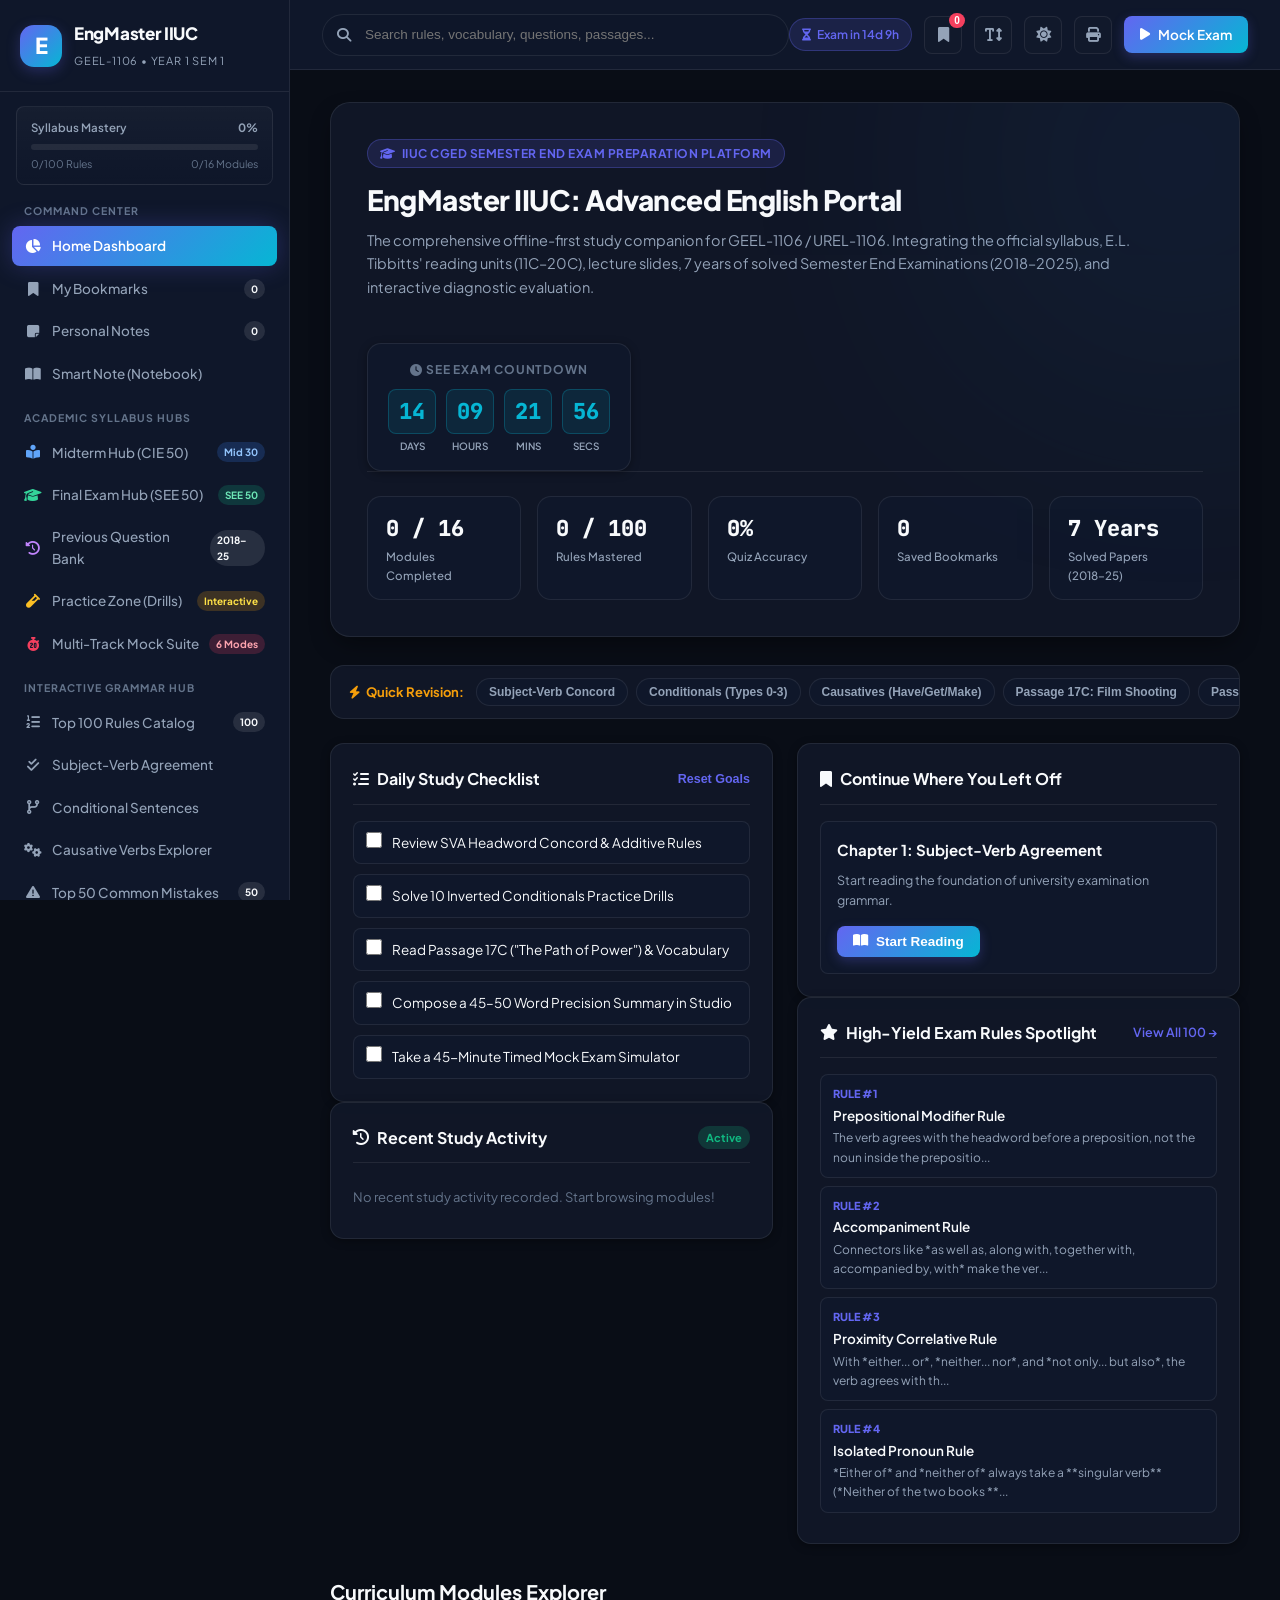
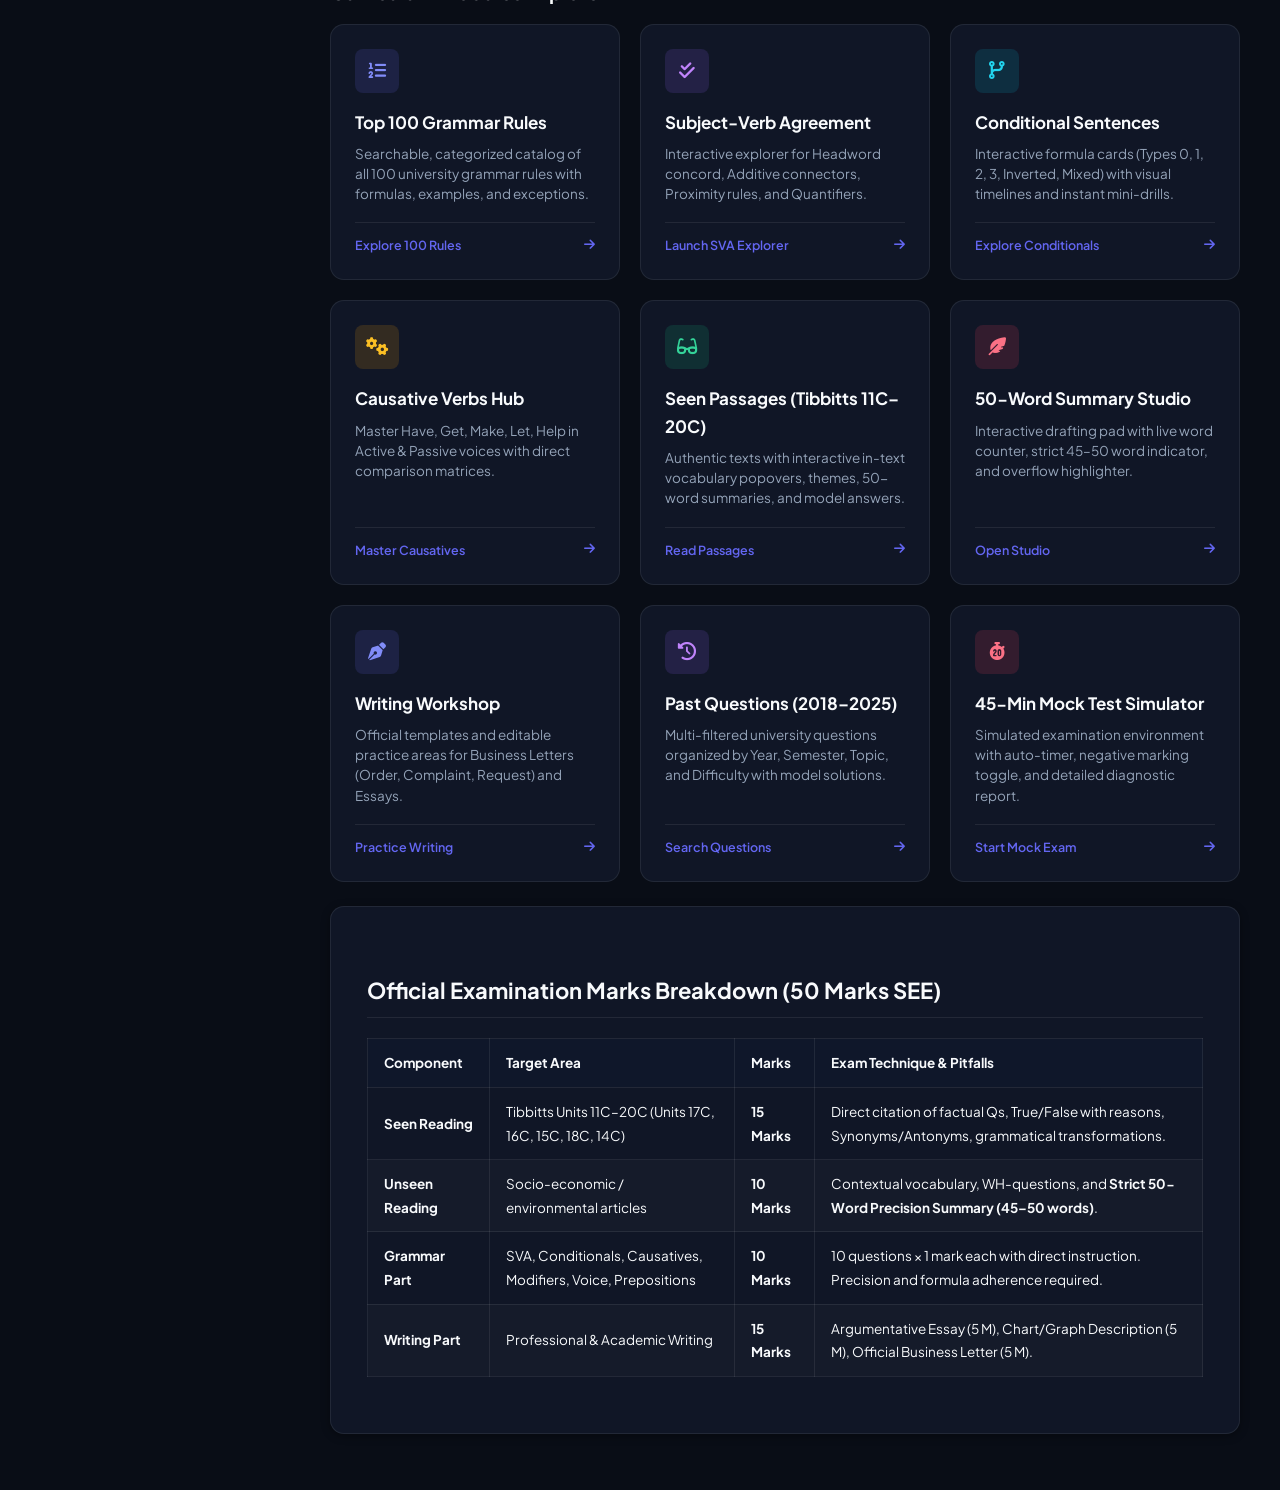
==== commit f3895e71: "feat: optimize small and mobile device responsiveness across all 24 LMS sections" ====
--- a/index.html
+++ b/index.html
@@ -573,7 +573,7 @@
         <p class="hero-subtitle">Master every examination skill through 9 targeted, self-checking drill modes: MCQs, CQs, Grammar, Reading, Writing, Sentence Correction, Fill in the Blanks, Error Identification, and Mixed Practice with instant explanations and scoring.</p>
       </div>
 
-      <div class="passage-tabs" id="practice-zone-tabs" style="margin-bottom: 24px; flex-wrap: wrap;">
+      <div class="passage-tabs" id="practice-zone-tabs" style="margin-bottom: 24px;">
         <button class="passage-tab-btn active" data-pz-tab="correction"><i class="fas fa-wrench"></i> Sentence Correction</button>
         <button class="passage-tab-btn" data-pz-tab="blanks"><i class="fas fa-edit"></i> Fill in the Blanks</button>
         <button class="passage-tab-btn" data-pz-tab="errors"><i class="fas fa-bug"></i> Error Identification</button>
--- a/style.css
+++ b/style.css
@@ -737,7 +737,8 @@
 /* ==========================================================================
    Dashboard Widgets & Components
    ========================================================================== */
-.hero-card {
+.hero-card,
+.hero-banner {
   background: var(--bg-card);
   border: 1px solid var(--border-subtle);
   border-radius: var(--radius-lg);
@@ -748,7 +749,8 @@
   box-shadow: var(--shadow-md);
 }
 
-.hero-card::before {
+.hero-card::before,
+.hero-banner::before {
   content: '';
   position: absolute;
   top: -100px;
@@ -786,7 +788,8 @@
   line-height: 1.25;
 }
 
-.hero-desc {
+.hero-desc,
+.hero-subtitle {
   color: var(--text-muted);
   font-size: 14.5px;
   max-width: 780px;
@@ -2401,8 +2404,15 @@
 
 /* 3. Small Tablets & Phablets (max-width: 768px) */
 @media (max-width: 768px) {
-  .hero-card > div:first-child {
+  .hero-card > div:first-child,
+  .hero-banner > div:first-child {
     flex-direction: column;
+  }
+  .hero-card,
+  .hero-banner {
+    padding: 22px 18px;
+    margin-bottom: 20px;
+    border-radius: var(--radius-md);
   }
   .exam-countdown-widget {
     width: 100%;
@@ -2414,7 +2424,59 @@
   .quick-revision-bar {
     padding: 10px 14px;
     margin-bottom: 18px;
-  }
+    flex-wrap: wrap;
+    gap: 8px;
+  }
+  .quick-revision-bar .quick-links-group {
+    display: flex;
+    flex-wrap: wrap;
+    gap: 6px;
+    width: 100%;
+  }
+  
+  /* Horizontal Touch-Scrollable Tabs for all tab bars */
+  .passage-tabs {
+    display: flex !important;
+    flex-wrap: nowrap !important;
+    overflow-x: auto !important;
+    -webkit-overflow-scrolling: touch !important;
+    scrollbar-width: none !important;
+    padding-bottom: 6px !important;
+    gap: 8px !important;
+    margin-bottom: 18px !important;
+  }
+  .passage-tabs::-webkit-scrollbar {
+    display: none !important;
+  }
+  .passage-tab-btn {
+    flex-shrink: 0 !important;
+    white-space: nowrap !important;
+    padding: 8px 14px !important;
+    font-size: 13px !important;
+    min-height: 40px !important;
+    border-radius: var(--radius-sm) !important;
+  }
+
+  /* Horizontal Touch-Scrollable Category Filter Pills */
+  .filter-pills {
+    display: flex !important;
+    flex-wrap: nowrap !important;
+    overflow-x: auto !important;
+    -webkit-overflow-scrolling: touch !important;
+    scrollbar-width: none !important;
+    padding-bottom: 6px !important;
+    gap: 6px !important;
+  }
+  .filter-pills::-webkit-scrollbar {
+    display: none !important;
+  }
+  .filter-btn {
+    flex-shrink: 0 !important;
+    white-space: nowrap !important;
+    padding: 6px 13px !important;
+    font-size: 12.5px !important;
+  }
+
   .grid-cards {
     grid-template-columns: repeat(auto-fill, minmax(220px, 1fr));
     gap: 14px;
@@ -2427,6 +2489,11 @@
     grid-template-columns: 1fr;
     gap: 10px;
   }
+  .summary-workspace-grid,
+  .writing-dual-workspace {
+    grid-template-columns: 1fr !important;
+    gap: 16px !important;
+  }
   .summary-studio {
     padding: 20px 16px;
   }
@@ -2437,22 +2504,39 @@
   .summary-counter-bar {
     flex-direction: column;
     align-items: flex-start;
+    gap: 10px;
+  }
+  .summary-counter-bar > div:last-child {
+    width: 100%;
+    display: flex;
     gap: 8px;
-  }
+    flex-wrap: wrap;
+  }
+  .summary-counter-bar > div:last-child button {
+    flex: 1 1 auto;
+    min-width: 110px;
+    justify-content: center;
+  }
+
   /* Table horizontal scroll handling on touch devices */
-  .reader-article table {
+  .reader-article table,
+  #module-reader-container table,
+  #midterm-prescribed-container table,
+  #final-grammar-container table {
     display: block;
     width: 100%;
     overflow-x: auto;
     -webkit-overflow-scrolling: touch;
     border-collapse: collapse;
   }
-  .reader-article th, .reader-article td {
+  .reader-article th, .reader-article td,
+  #module-reader-container th, #module-reader-container td {
     padding: 8px 10px;
     font-size: 12.5px;
     white-space: nowrap;
   }
-  .reader-article table th:first-child, .reader-article table td:first-child {
+  .reader-article table th:first-child, .reader-article table td:first-child,
+  #module-reader-container table th:first-child, #module-reader-container table td:first-child {
     white-space: normal;
     min-width: 100px;
   }
@@ -2474,14 +2558,22 @@
   }
   #top-header {
     padding: 0 12px;
+    height: 58px;
   }
   .header-left {
     gap: 8px;
+    flex: 1;
+    min-width: 0;
+  }
+  .search-box {
+    flex: 1;
+    min-width: 0;
   }
   .search-box input {
     height: 36px;
     padding: 0 12px 0 34px;
     font-size: 13px;
+    width: 100%;
   }
   .search-icon {
     left: 11px;
@@ -2489,6 +2581,7 @@
   }
   .header-actions {
     gap: 6px;
+    flex-shrink: 0;
   }
   .btn-icon {
     width: 34px;
@@ -2498,9 +2591,28 @@
   #content-area {
     padding: 14px 10px;
   }
-  .hero-card {
+  
+  /* Hero Cards & Banners on Mobile */
+  .hero-card,
+  .hero-banner {
     padding: 16px 14px;
     margin-bottom: 14px;
+    border-radius: var(--radius-md);
+  }
+  .hero-title {
+    font-size: clamp(18px, 5.5vw, 22px);
+    margin-bottom: 8px;
+  }
+  .hero-desc,
+  .hero-subtitle {
+    font-size: 13px;
+    line-height: 1.5;
+    margin-bottom: 14px;
+  }
+  .hero-tag {
+    font-size: 11px;
+    padding: 3px 9px;
+    margin-bottom: 10px;
   }
   .hero-stats {
     grid-template-columns: repeat(2, 1fr);
@@ -2511,13 +2623,16 @@
     grid-column: span 2;
   }
   .stat-box {
-    padding: 10px 12px;
+    padding: 8px 10px;
+    border-radius: var(--radius-sm);
   }
   .stat-val {
-    font-size: 18px;
+    font-size: 17px;
+    font-weight: 700;
   }
   .stat-label {
-    font-size: 10.5px;
+    font-size: 10px;
+    line-height: 1.3;
   }
   .clock-unit span {
     font-size: 17px;
@@ -2527,35 +2642,156 @@
   .clock-unit small {
     font-size: 9px;
   }
-  .grid-cards {
+  
+  /* Layout Grids */
+  .grid-cards,
+  .smart-notes-grid,
+  .vocab-grid,
+  .notes-grid {
+    grid-template-columns: 1fr !important;
+    gap: 12px;
+  }
+  .card-feature {
+    padding: 14px 12px;
+  }
+  
+  /* Inputs in Catalog Headers */
+  #rules-search-input,
+  #mistakes-search-input,
+  #vocab-search-input {
+    min-width: 0 !important;
+    width: 100% !important;
+    padding: 9px 12px !important;
+    font-size: 13.5px !important;
+  }
+  .catalog-counter-pill {
+    font-size: 11px;
+    padding: 4px 9px;
+    align-self: flex-start;
+  }
+  
+  /* Practice Zone & Drills */
+  .mistake-card,
+  .mcq-card,
+  .mock-q-card,
+  .rule-card,
+  .pq-card {
+    padding: 14px 12px;
+    gap: 10px;
+    border-radius: var(--radius-sm);
+  }
+  .mistake-header {
+    flex-wrap: wrap;
+    gap: 6px;
+  }
+  .mistake-row {
+    flex-direction: column;
+    gap: 4px;
+    padding: 8px 10px;
+    font-size: 13px;
+  }
+  .mistake-row i {
+    margin-top: 0;
+  }
+  .mistake-expl {
+    padding: 8px 10px;
+    font-size: 12.5px;
+  }
+  
+  /* Buttons inside cards */
+  .card-actions,
+  .drill-actions,
+  .pz-action-row {
+    display: flex;
+    flex-wrap: wrap;
+    gap: 8px;
+    width: 100%;
+  }
+  .card-actions button,
+  .drill-actions button,
+  .pz-action-row button {
+    flex: 1 1 auto;
+    justify-content: center;
+    min-width: 110px;
+    font-size: 12.5px;
+    padding: 8px 10px;
+  }
+  
+  /* Reader Article Formatting on Mobile */
+  .reader-article {
+    padding: 16px 12px !important;
+    border-radius: var(--radius-sm) !important;
+    line-height: 1.65 !important;
+  }
+  .reader-article h1 { font-size: 20px !important; margin-bottom: 12px !important; }
+  .reader-article h2 { font-size: 17px !important; margin: 18px 0 10px !important; }
+  .reader-article h3 { font-size: 15px !important; margin: 14px 0 8px !important; }
+  .reader-article p { font-size: 14px !important; margin-bottom: 12px !important; }
+  .reader-article ul, .reader-article ol { padding-left: 20px !important; margin-bottom: 12px !important; }
+  .reader-article blockquote { padding: 8px 12px !important; font-size: 13px !important; margin: 12px 0 !important; }
+  
+  /* Module Reader Header Controls */
+  #view-module-reader > div:first-child {
+    flex-direction: column;
+    align-items: flex-start !important;
+    gap: 12px;
+  }
+  #view-module-reader > div:first-child > div:last-child {
+    width: 100%;
+    display: flex;
+    gap: 8px;
+  }
+  #view-module-reader > div:first-child > div:last-child button {
+    flex: 1;
+    justify-content: center;
+    font-size: 12.5px;
+    padding: 8px 10px;
+  }
+
+  /* Mock Test Suite on Mobile */
+  .mock-track-selector {
     grid-template-columns: 1fr;
-  }
-  .card-feature {
-    padding: 16px 14px;
-  }
-  .vocab-grid, .notes-grid {
-    grid-template-columns: 1fr;
-    gap: 12px;
-  }
-  .modal-card {
-    max-width: 95vw;
-    margin: 8px;
-  }
-  .modal-header {
-    padding: 12px 16px;
-  }
-  .modal-body {
-    padding: 16px;
-  }
-  .toast {
-    max-width: 90vw;
+    gap: 10px;
+  }
+  .track-card {
+    padding: 12px 14px;
+  }
+  .mock-test-header {
+    flex-direction: column;
+    align-items: stretch;
+    gap: 10px;
+    padding: 12px 10px;
+  }
+  .mock-timer-box {
+    width: 100%;
+    display: flex;
+    justify-content: space-between;
+    align-items: center;
+  }
+  .mock-timer-clock {
+    font-size: 20px;
+  }
+  .mock-nav-actions {
+    display: flex;
+    flex-wrap: wrap;
+    gap: 8px;
+    width: 100%;
+  }
+  .mock-nav-actions button {
+    flex: 1 1 45%;
+    justify-content: center;
     font-size: 12.5px;
-    padding: 10px 14px;
-  }
-  .toast-container {
-    bottom: 16px;
-    right: 16px;
-    left: 16px;
+    padding: 8px 10px;
+  }
+  .pal-btn {
+    width: 32px;
+    height: 32px;
+    font-size: 11.5px;
+  }
+  .mcq-option {
+    min-height: 44px;
+    padding: 10px 12px;
+    font-size: 13.5px;
   }
   .quiz-header {
     flex-direction: column;
@@ -2566,54 +2802,140 @@
     width: 100%;
     justify-content: space-between;
   }
-  .mcq-card, .mock-q-card, .rule-card, .mistake-card, .pq-card {
-    padding: 16px 12px;
-  }
-  .mcq-option {
-    min-height: 44px;
-    padding: 10px 12px;
-    font-size: 13.5px;
-  }
-}
-
-/* 5. Extra Small Smartphones (max-width: 400px) */
-@media (max-width: 400px) {
+  
+  /* Modals & Dialogs */
+  .modal-card {
+    width: calc(100vw - 20px) !important;
+    max-width: calc(100vw - 20px) !important;
+    margin: 10px auto !important;
+    max-height: 88vh;
+  }
+  .modal-header {
+    padding: 12px 14px;
+  }
+  .modal-body {
+    padding: 14px;
+  }
+  .toast {
+    max-width: 92vw;
+    font-size: 12.5px;
+    padding: 9px 12px;
+  }
+  .toast-container {
+    bottom: 12px;
+    right: 12px;
+    left: 12px;
+  }
+  
+  /* Settings on Mobile */
+  .settings-row {
+    flex-direction: column;
+    align-items: flex-start;
+    gap: 10px;
+    padding: 12px 0;
+  }
+  .settings-control {
+    width: 100%;
+    justify-content: flex-start;
+  }
+}
+
+/* 5. Extra Small Smartphones (max-width: 420px) */
+@media (max-width: 420px) {
   .hide-mobile-sm {
     display: none !important;
   }
   .btn-label-responsive {
     display: none !important;
   }
-  .btn-primary[data-view-target="view-mock-test"] {
-    padding: 8px 12px;
-  }
   #top-header {
     padding: 0 8px;
+    height: 52px;
+  }
+  .header-left {
+    gap: 6px;
+  }
+  #mobile-toggle {
+    width: 32px;
+    height: 32px;
+    font-size: 13px;
+  }
+  .search-box input {
+    font-size: 12px;
+    height: 32px;
+    padding: 0 8px 0 28px;
+  }
+  .search-icon {
+    left: 8px;
+    font-size: 11px;
+  }
+  .header-actions {
+    gap: 4px;
+  }
+  .btn-icon {
+    width: 30px;
+    height: 30px;
+    font-size: 12px;
+  }
+  .btn-primary[data-view-target="view-mock-test"] {
+    padding: 6px 10px;
+    font-size: 12px;
   }
   #content-area {
     padding: 10px 6px;
   }
+  
+  /* Stat boxes on extra small devices: 1 col if cramped */
+  .hero-stats {
+    grid-template-columns: 1fr;
+    gap: 6px;
+  }
+  .hero-stats .stat-box:last-child {
+    grid-column: span 1;
+  }
+  .stat-box {
+    padding: 8px 10px;
+  }
+  .stat-val {
+    font-size: 16px;
+  }
+  .stat-label {
+    font-size: 10.5px;
+  }
+  
+  /* Countdown clock on extra small devices */
   .clock-unit span {
     font-size: 15px;
     min-width: 30px;
     padding: 2px 4px;
   }
   .countdown-clock {
-    gap: 6px;
-  }
+    gap: 4px;
+  }
+  
   .filter-pills {
     gap: 4px;
   }
   .filter-btn {
-    padding: 4px 10px;
-    font-size: 11.5px;
+    padding: 4px 9px;
+    font-size: 11px;
   }
   .hero-tag {
-    font-size: 10.5px;
-    padding: 3px 8px;
+    font-size: 10px;
+    padding: 2px 7px;
   }
   .brand-text h1 {
-    font-size: 15px;
+    font-size: 14px;
+  }
+  .passage-tab-btn {
+    padding: 6px 10px !important;
+    font-size: 11.5px !important;
+    min-height: 36px !important;
+  }
+  .pal-btn {
+    width: 30px;
+    height: 30px;
+    font-size: 11px;
   }
 }
 
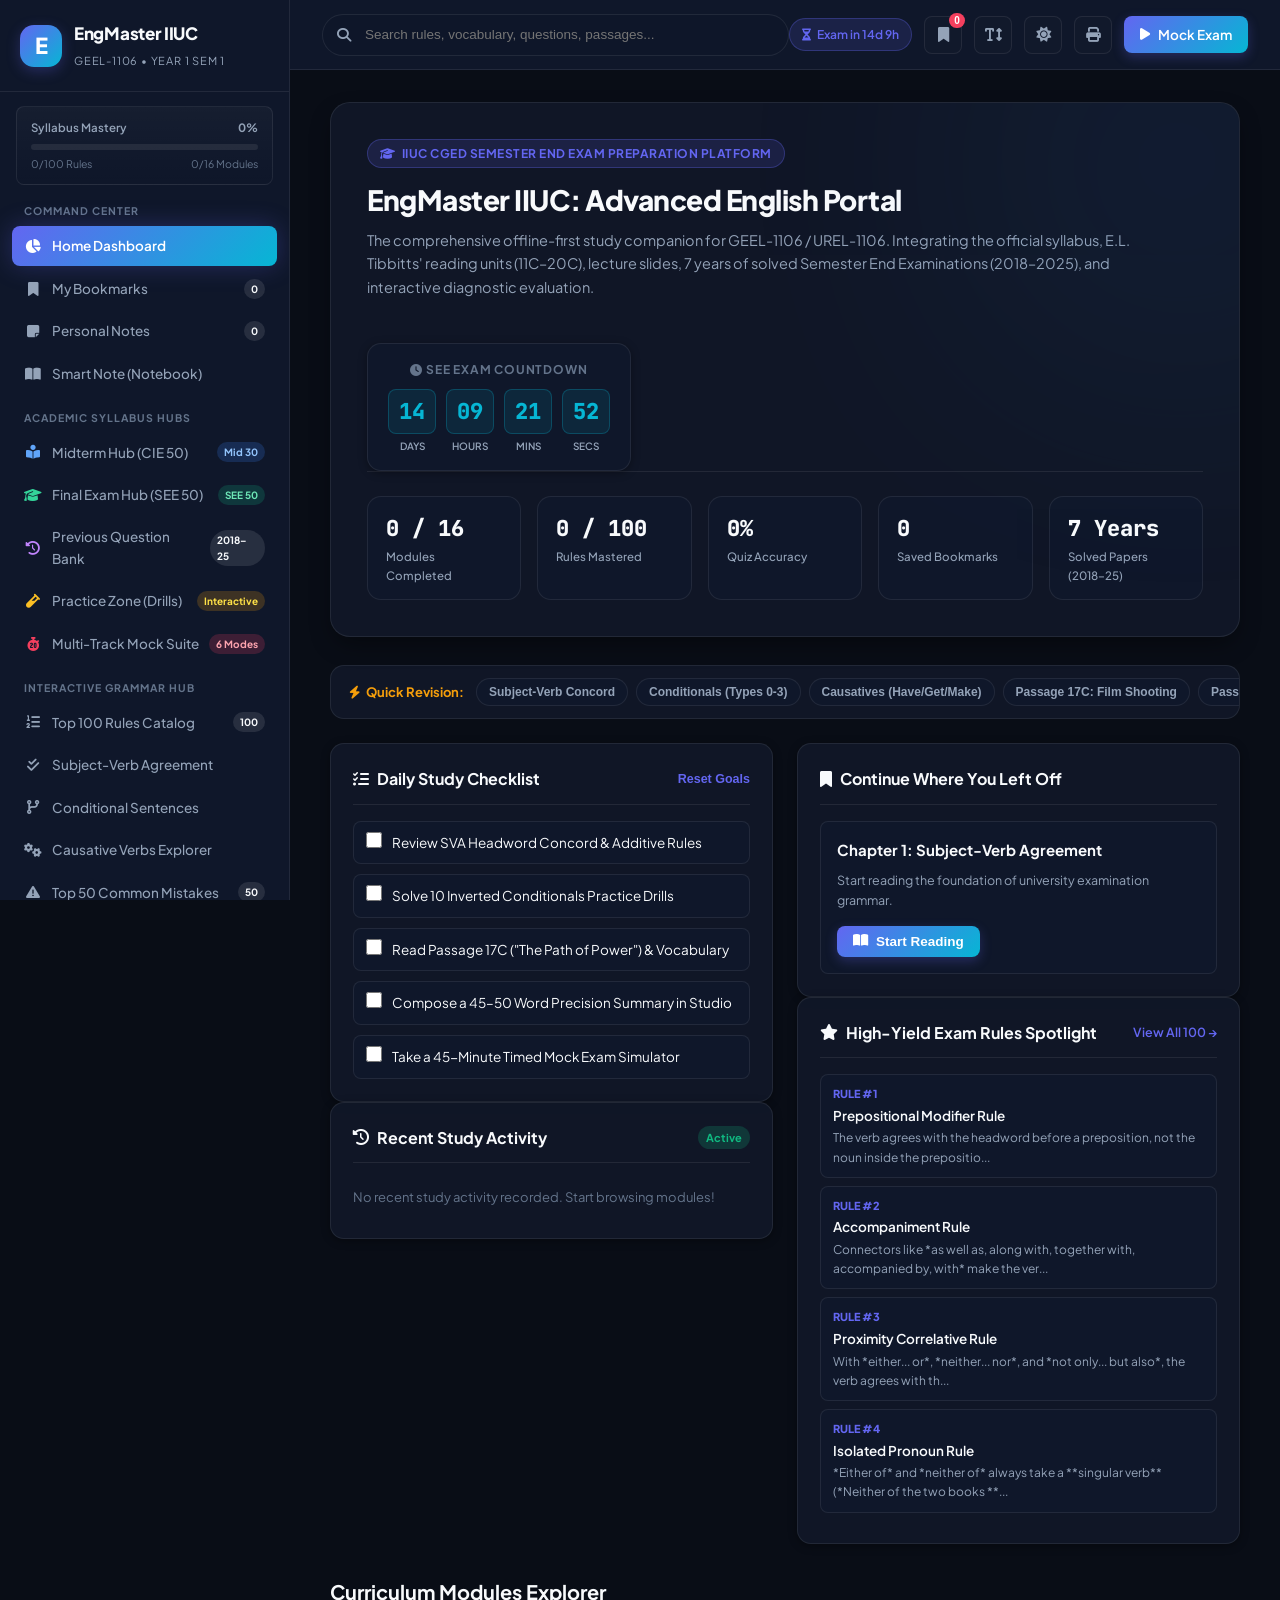
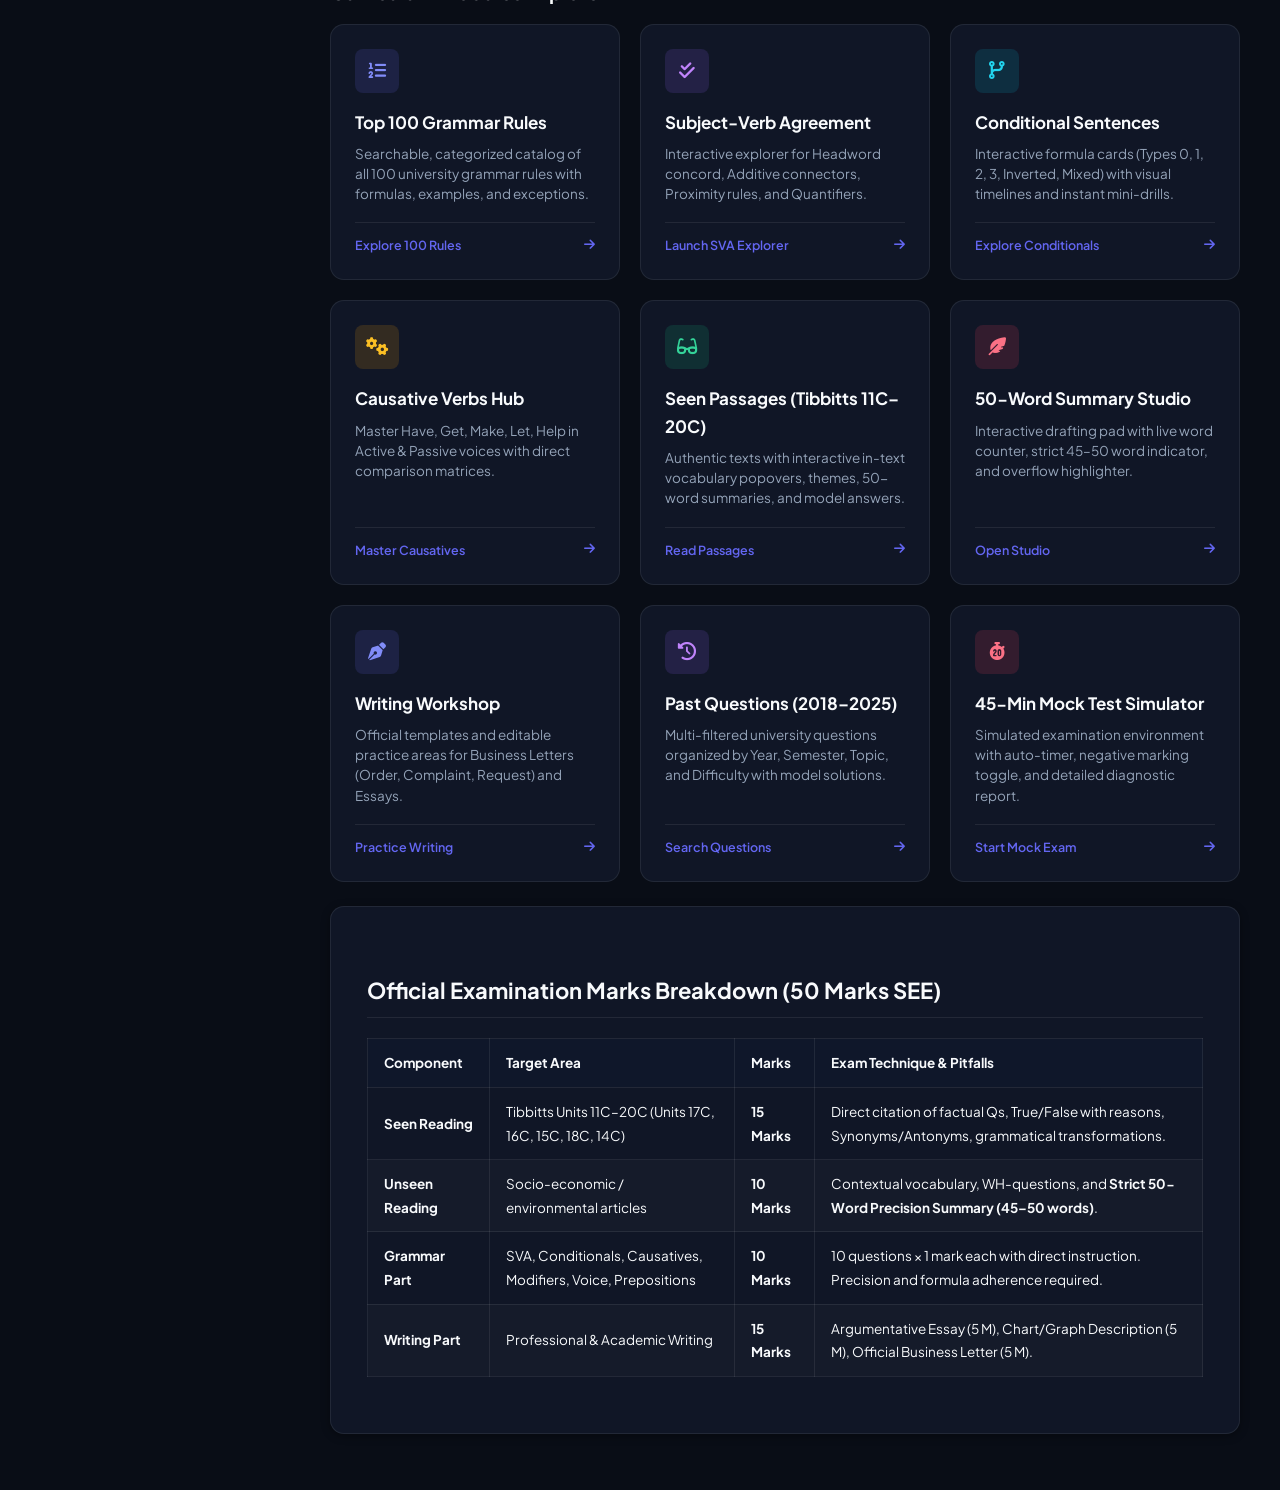
==== commit 1f102565: "fix(ui): overhaul mobile responsiveness, layout constraint, and bottom navigation dock" ====
--- a/index.html
+++ b/index.html
@@ -1421,6 +1421,35 @@
     </main>
   </div>
 
+  <!-- Floating Mobile Bottom Navigation Dock (Visible on Mobile <= 768px) -->
+  <nav id="mobile-bottom-nav" class="mobile-bottom-nav" aria-label="Mobile Navigation">
+    <button class="bottom-nav-item active" data-view-target="view-dashboard" aria-label="Home Dashboard">
+      <i class="fas fa-chart-pie"></i>
+      <span>Home</span>
+    </button>
+    <button class="bottom-nav-item" data-view-target="view-midterm" aria-label="Midterm Hub">
+      <i class="fas fa-book-reader"></i>
+      <span>Midterm</span>
+    </button>
+    <button class="bottom-nav-item" data-view-target="view-final-exam" aria-label="Final Exam Hub">
+      <i class="fas fa-graduation-cap"></i>
+      <span>Final SEE</span>
+    </button>
+    <button class="bottom-nav-item" data-view-target="view-practice-zone" aria-label="Practice Zone">
+      <i class="fas fa-vial"></i>
+      <span>Practice</span>
+    </button>
+    <button class="bottom-nav-item" id="bottom-nav-menu-btn" aria-label="More Menu & Modules">
+      <i class="fas fa-bars"></i>
+      <span>Menu</span>
+    </button>
+  </nav>
+
+  <!-- Mobile Floating Back-to-Top Button -->
+  <button id="mobile-back-to-top" class="mobile-fab-btn" aria-label="Back to top" title="Scroll to top">
+    <i class="fas fa-arrow-up"></i>
+  </button>
+
   <!-- Application Scripts -->
   <script src="data.js"></script>
   <script src="app.js"></script>
--- a/style.css
+++ b/style.css
@@ -2343,6 +2343,8 @@
   #main-wrapper {
     margin-left: 0;
     width: 100%;
+    max-width: 100%;
+    min-width: 0;
   }
   #mobile-toggle {
     display: flex;
@@ -2402,8 +2404,124 @@
   }
 }
 
+/* ==========================================================================
+   Mobile Bottom Navigation Dock & Floating Quick Action (Base Styles)
+   ========================================================================== */
+.mobile-bottom-nav {
+  position: fixed;
+  bottom: 0;
+  left: 0;
+  right: 0;
+  height: 64px;
+  background: rgba(15, 23, 42, 0.95);
+  backdrop-filter: blur(20px);
+  -webkit-backdrop-filter: blur(20px);
+  border-top: 1px solid var(--border-subtle);
+  display: none;
+  align-items: center;
+  justify-content: space-around;
+  z-index: 99;
+  padding: 0 4px env(safe-area-inset-bottom, 0px);
+  box-shadow: 0 -8px 24px rgba(0, 0, 0, 0.45);
+}
+
+[data-theme="light"] .mobile-bottom-nav {
+  background: rgba(255, 255, 255, 0.96);
+  box-shadow: 0 -4px 20px rgba(0, 0, 0, 0.08);
+}
+
+.bottom-nav-item {
+  flex: 1;
+  display: flex;
+  flex-direction: column;
+  align-items: center;
+  justify-content: center;
+  gap: 3px;
+  height: 100%;
+  background: transparent;
+  border: none;
+  color: var(--text-muted);
+  cursor: pointer;
+  transition: all var(--transition-fast);
+  padding: 6px 2px;
+  text-decoration: none;
+  -webkit-tap-highlight-color: transparent;
+}
+
+.bottom-nav-item i {
+  font-size: 18px;
+  transition: transform var(--transition-fast);
+}
+
+.bottom-nav-item span {
+  font-size: 10.5px;
+  font-weight: 600;
+  letter-spacing: -0.2px;
+}
+
+.bottom-nav-item:active {
+  transform: scale(0.92);
+}
+
+.bottom-nav-item.active {
+  color: var(--primary);
+}
+
+.bottom-nav-item.active i {
+  transform: translateY(-2px);
+  filter: drop-shadow(0 2px 8px var(--primary-glow));
+}
+
+.mobile-fab-btn {
+  position: fixed;
+  bottom: 76px;
+  right: 14px;
+  width: 44px;
+  height: 44px;
+  border-radius: var(--radius-full);
+  background: var(--gradient-brand);
+  color: #fff;
+  border: none;
+  box-shadow: var(--shadow-lg);
+  display: flex;
+  align-items: center;
+  justify-content: center;
+  font-size: 16px;
+  cursor: pointer;
+  z-index: 98;
+  opacity: 0;
+  pointer-events: none;
+  transform: translateY(16px);
+  transition: all var(--transition-normal);
+}
+
+.mobile-fab-btn.visible {
+  opacity: 1;
+  pointer-events: auto;
+  transform: translateY(0);
+}
+
+.mobile-fab-btn:active {
+  transform: scale(0.92);
+}
+
 /* 3. Small Tablets & Phablets (max-width: 768px) */
 @media (max-width: 768px) {
+  #main-wrapper {
+    margin-left: 0 !important;
+    width: 100% !important;
+    max-width: 100% !important;
+    min-width: 0 !important;
+  }
+  #content-area {
+    padding: 18px 14px 84px !important;
+    max-width: 100% !important;
+    box-sizing: border-box !important;
+  }
+  .mobile-bottom-nav {
+    display: flex !important;
+  }
+
   .hero-card > div:first-child,
   .hero-banner > div:first-child {
     flex-direction: column;
@@ -2434,8 +2552,13 @@
     width: 100%;
   }
   
-  /* Horizontal Touch-Scrollable Tabs for all tab bars */
-  .passage-tabs {
+  /* Horizontal Touch-Scrollable Tabs with momentum */
+  .passage-tabs,
+  .filter-pills,
+  .quick-pills,
+  #midterm-tabs,
+  #final-exam-tabs,
+  #practice-zone-tabs {
     display: flex !important;
     flex-wrap: nowrap !important;
     overflow-x: auto !important;
@@ -2443,38 +2566,28 @@
     scrollbar-width: none !important;
     padding-bottom: 6px !important;
     gap: 8px !important;
-    margin-bottom: 18px !important;
-  }
-  .passage-tabs::-webkit-scrollbar {
+    margin-bottom: 16px !important;
+  }
+  .passage-tabs::-webkit-scrollbar,
+  .filter-pills::-webkit-scrollbar,
+  .quick-pills::-webkit-scrollbar,
+  #midterm-tabs::-webkit-scrollbar,
+  #final-exam-tabs::-webkit-scrollbar,
+  #practice-zone-tabs::-webkit-scrollbar {
     display: none !important;
   }
-  .passage-tab-btn {
+  .passage-tab-btn,
+  .filter-btn,
+  .pill-btn,
+  #midterm-tabs button,
+  #final-exam-tabs button,
+  #practice-zone-tabs button {
     flex-shrink: 0 !important;
     white-space: nowrap !important;
     padding: 8px 14px !important;
     font-size: 13px !important;
     min-height: 40px !important;
     border-radius: var(--radius-sm) !important;
-  }
-
-  /* Horizontal Touch-Scrollable Category Filter Pills */
-  .filter-pills {
-    display: flex !important;
-    flex-wrap: nowrap !important;
-    overflow-x: auto !important;
-    -webkit-overflow-scrolling: touch !important;
-    scrollbar-width: none !important;
-    padding-bottom: 6px !important;
-    gap: 6px !important;
-  }
-  .filter-pills::-webkit-scrollbar {
-    display: none !important;
-  }
-  .filter-btn {
-    flex-shrink: 0 !important;
-    white-space: nowrap !important;
-    padding: 6px 13px !important;
-    font-size: 12.5px !important;
   }
 
   .grid-cards {
@@ -2558,7 +2671,7 @@
   }
   #top-header {
     padding: 0 12px;
-    height: 58px;
+    height: 56px;
   }
   .header-left {
     gap: 8px;
@@ -2568,40 +2681,56 @@
   .search-box {
     flex: 1;
     min-width: 0;
+    position: relative;
   }
   .search-box input {
     height: 36px;
     padding: 0 12px 0 34px;
     font-size: 13px;
     width: 100%;
+    border-radius: var(--radius-full);
   }
   .search-icon {
-    left: 11px;
+    left: 12px;
     font-size: 13px;
+  }
+  /* Full-width anchored search results on mobile */
+  .search-results-dropdown {
+    position: fixed !important;
+    top: 58px !important;
+    left: 10px !important;
+    right: 10px !important;
+    width: auto !important;
+    max-height: 72vh !important;
+    border-radius: var(--radius-md) !important;
+    box-shadow: 0 16px 40px rgba(0, 0, 0, 0.7) !important;
+    z-index: 1000 !important;
   }
   .header-actions {
     gap: 6px;
     flex-shrink: 0;
   }
   .btn-icon {
-    width: 34px;
-    height: 34px;
+    width: 36px;
+    height: 36px;
     font-size: 13px;
+    border-radius: var(--radius-full);
   }
   #content-area {
-    padding: 14px 10px;
+    padding: 14px 10px 84px !important;
   }
   
   /* Hero Cards & Banners on Mobile */
   .hero-card,
   .hero-banner {
-    padding: 16px 14px;
+    padding: 18px 14px;
     margin-bottom: 14px;
     border-radius: var(--radius-md);
   }
   .hero-title {
     font-size: clamp(18px, 5.5vw, 22px);
     margin-bottom: 8px;
+    line-height: 1.3;
   }
   .hero-desc,
   .hero-subtitle {
@@ -2613,31 +2742,54 @@
     font-size: 11px;
     padding: 3px 9px;
     margin-bottom: 10px;
-  }
+    line-height: 1.4;
+    white-space: normal;
+  }
+  
+  /* Hero Stats: Modern 2-Column Compact Grid */
   .hero-stats {
-    grid-template-columns: repeat(2, 1fr);
-    gap: 8px;
-    padding-top: 14px;
+    display: grid !important;
+    grid-template-columns: repeat(2, 1fr) !important;
+    gap: 8px !important;
+    padding-top: 14px !important;
   }
   .hero-stats .stat-box:last-child {
-    grid-column: span 2;
+    grid-column: span 2 !important;
   }
   .stat-box {
-    padding: 8px 10px;
-    border-radius: var(--radius-sm);
+    padding: 10px 12px !important;
+    border-radius: var(--radius-sm) !important;
+    display: flex !important;
+    flex-direction: column !important;
+    justify-content: center !important;
+    min-height: 58px !important;
   }
   .stat-val {
-    font-size: 17px;
-    font-weight: 700;
+    font-size: 17px !important;
+    font-weight: 700 !important;
+    line-height: 1.2 !important;
   }
   .stat-label {
-    font-size: 10px;
-    line-height: 1.3;
-  }
+    font-size: 10.5px !important;
+    line-height: 1.25 !important;
+    color: var(--text-muted) !important;
+  }
+  
+  /* Midterm & Final Exam Hub Hero Stats (2x2 Grid) */
+  .hero-banner .hero-stats {
+    display: grid !important;
+    grid-template-columns: repeat(2, 1fr) !important;
+    gap: 8px !important;
+  }
+  .hero-banner .hero-stats .stat-box,
+  .hero-banner .hero-stats .stat-box:last-child {
+    grid-column: span 1 !important;
+  }
+
   .clock-unit span {
     font-size: 17px;
     min-width: 36px;
-    padding: 3px 6px;
+    padding: 4px 6px;
   }
   .clock-unit small {
     font-size: 9px;
@@ -2750,10 +2902,17 @@
 
   /* Mock Test Suite on Mobile */
   .mock-track-selector {
-    grid-template-columns: 1fr;
-    gap: 10px;
-  }
+    display: flex !important;
+    flex-wrap: nowrap !important;
+    overflow-x: auto !important;
+    -webkit-overflow-scrolling: touch !important;
+    scrollbar-width: none !important;
+    gap: 10px !important;
+  }
+  .mock-track-selector::-webkit-scrollbar { display: none !important; }
   .track-card {
+    flex-shrink: 0;
+    min-width: 160px;
     padding: 12px 14px;
   }
   .mock-test-header {
@@ -2789,9 +2948,9 @@
     font-size: 11.5px;
   }
   .mcq-option {
-    min-height: 44px;
-    padding: 10px 12px;
-    font-size: 13.5px;
+    min-height: 48px;
+    padding: 11px 14px;
+    font-size: 14px;
   }
   .quiz-header {
     flex-direction: column;
@@ -2822,7 +2981,7 @@
     padding: 9px 12px;
   }
   .toast-container {
-    bottom: 12px;
+    bottom: 74px;
     right: 12px;
     left: 12px;
   }
@@ -2856,25 +3015,25 @@
     gap: 6px;
   }
   #mobile-toggle {
+    width: 34px;
+    height: 34px;
+    font-size: 13px;
+  }
+  .search-box input {
+    font-size: 12px;
+    height: 34px;
+    padding: 0 8px 0 30px;
+  }
+  .search-icon {
+    left: 9px;
+    font-size: 11px;
+  }
+  .header-actions {
+    gap: 4px;
+  }
+  .btn-icon {
     width: 32px;
     height: 32px;
-    font-size: 13px;
-  }
-  .search-box input {
-    font-size: 12px;
-    height: 32px;
-    padding: 0 8px 0 28px;
-  }
-  .search-icon {
-    left: 8px;
-    font-size: 11px;
-  }
-  .header-actions {
-    gap: 4px;
-  }
-  .btn-icon {
-    width: 30px;
-    height: 30px;
     font-size: 12px;
   }
   .btn-primary[data-view-target="view-mock-test"] {
@@ -2882,25 +3041,27 @@
     font-size: 12px;
   }
   #content-area {
-    padding: 10px 6px;
+    padding: 12px 8px 84px !important;
   }
   
-  /* Stat boxes on extra small devices: 1 col if cramped */
+  /* Keep 2-column stats on extra small devices */
   .hero-stats {
-    grid-template-columns: 1fr;
-    gap: 6px;
+    display: grid !important;
+    grid-template-columns: repeat(2, 1fr) !important;
+    gap: 6px !important;
   }
   .hero-stats .stat-box:last-child {
-    grid-column: span 1;
+    grid-column: span 2 !important;
   }
   .stat-box {
-    padding: 8px 10px;
+    padding: 8px 10px !important;
+    min-height: 54px !important;
   }
   .stat-val {
-    font-size: 16px;
+    font-size: 16px !important;
   }
   .stat-label {
-    font-size: 10.5px;
+    font-size: 10px !important;
   }
   
   /* Countdown clock on extra small devices */
@@ -2917,8 +3078,8 @@
     gap: 4px;
   }
   .filter-btn {
-    padding: 4px 9px;
-    font-size: 11px;
+    padding: 5px 10px;
+    font-size: 11.5px;
   }
   .hero-tag {
     font-size: 10px;
@@ -2936,6 +3097,42 @@
     width: 30px;
     height: 30px;
     font-size: 11px;
+  }
+}
+
+/* 6. Ultra-Compact Devices (max-width: 360px) */
+@media (max-width: 360px) {
+  #top-header {
+    padding: 0 6px;
+    height: 50px;
+  }
+  .header-left {
+    gap: 4px;
+  }
+  .search-box input {
+    font-size: 11.5px;
+    padding: 0 6px 0 26px;
+  }
+  .search-icon {
+    left: 8px;
+    font-size: 10px;
+  }
+  .btn-icon {
+    width: 28px;
+    height: 28px;
+    font-size: 11px;
+  }
+  .stat-val {
+    font-size: 14.5px !important;
+  }
+  .stat-label {
+    font-size: 9px !important;
+  }
+  .bottom-nav-item i {
+    font-size: 16px;
+  }
+  .bottom-nav-item span {
+    font-size: 9.5px;
   }
 }
 
